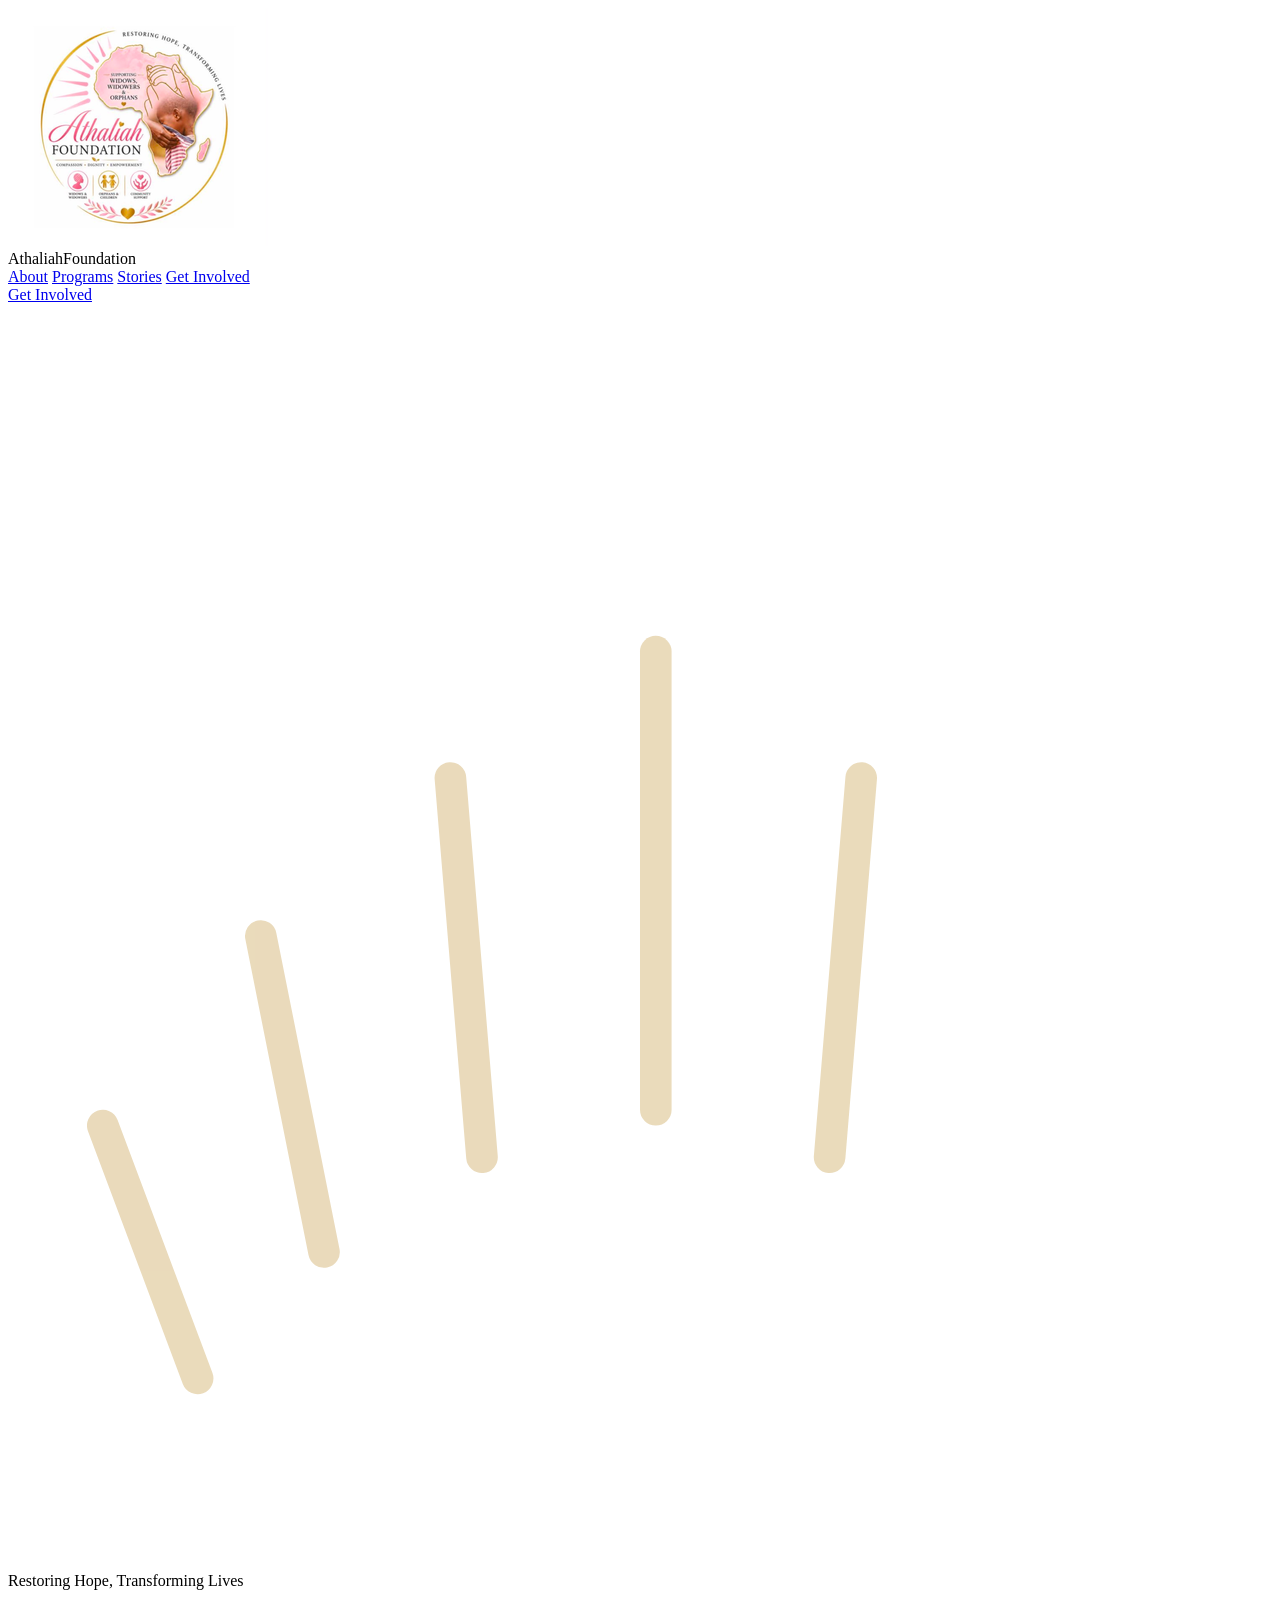
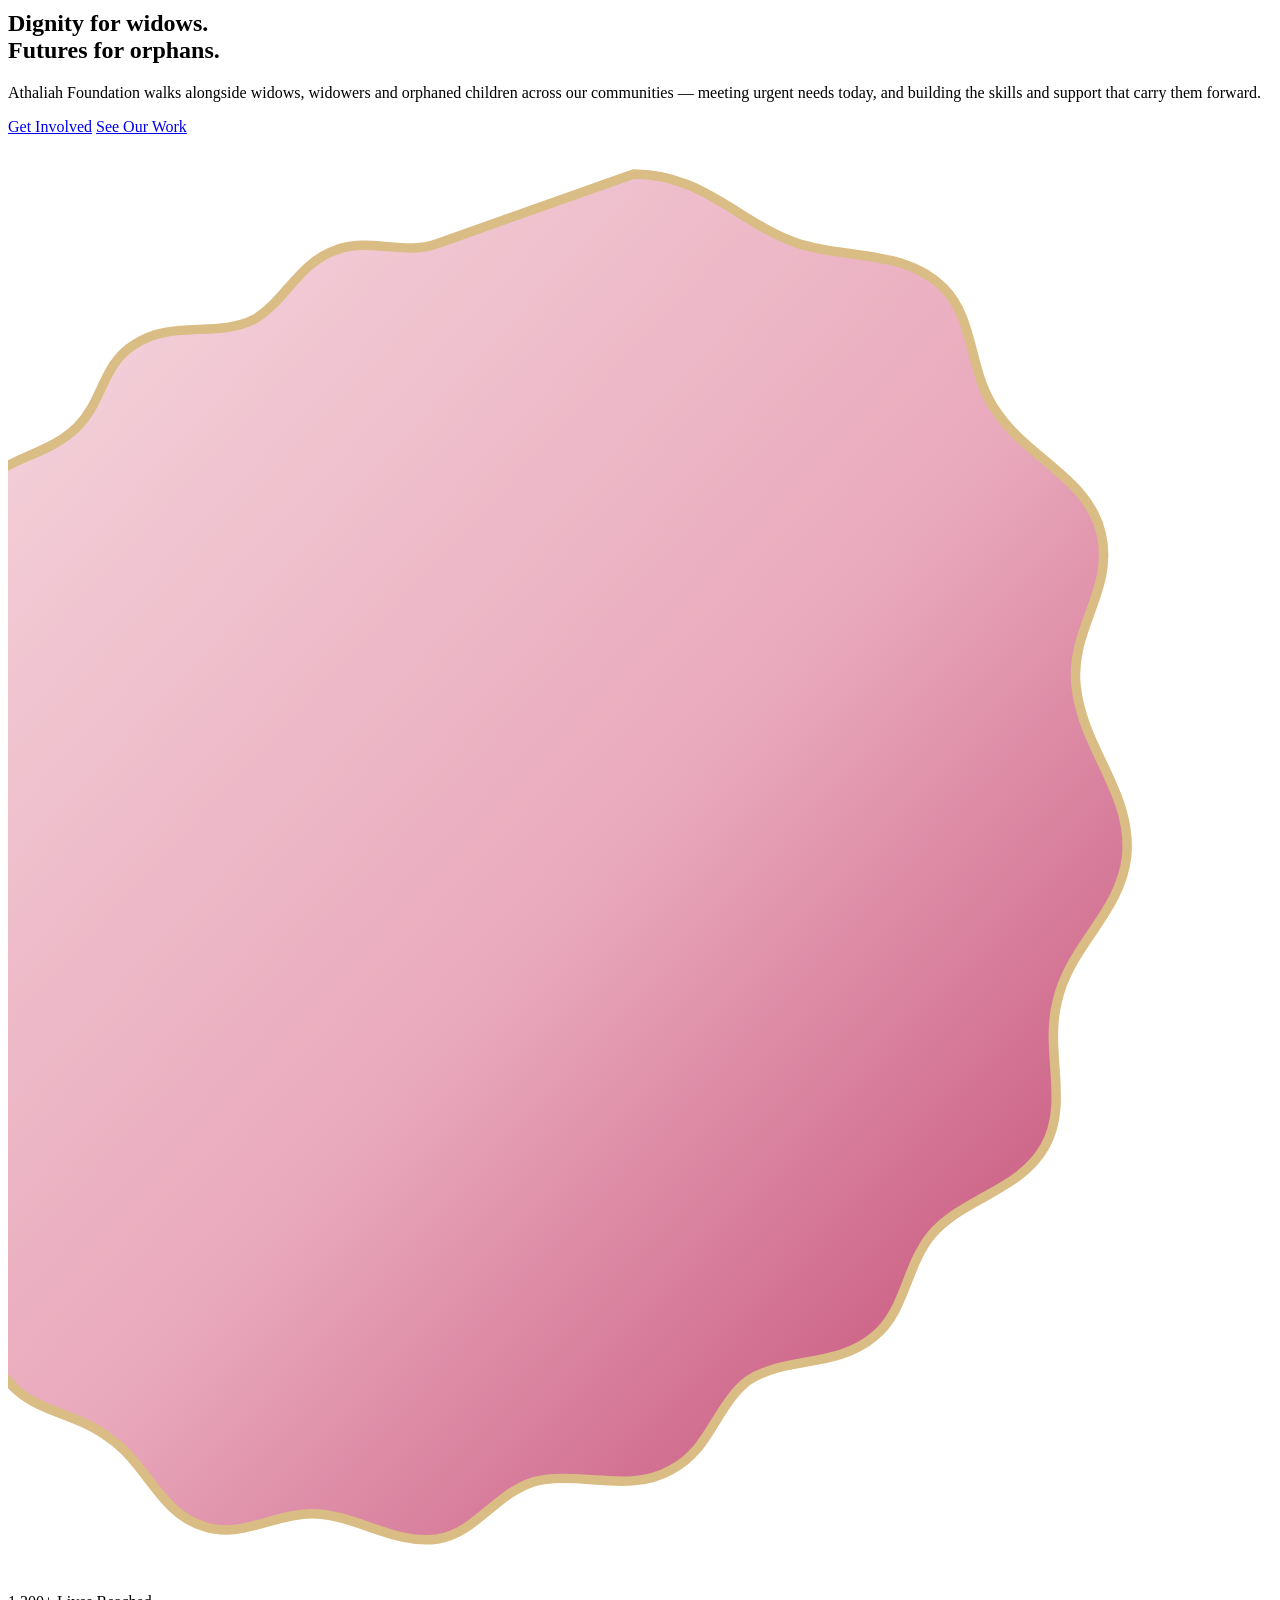
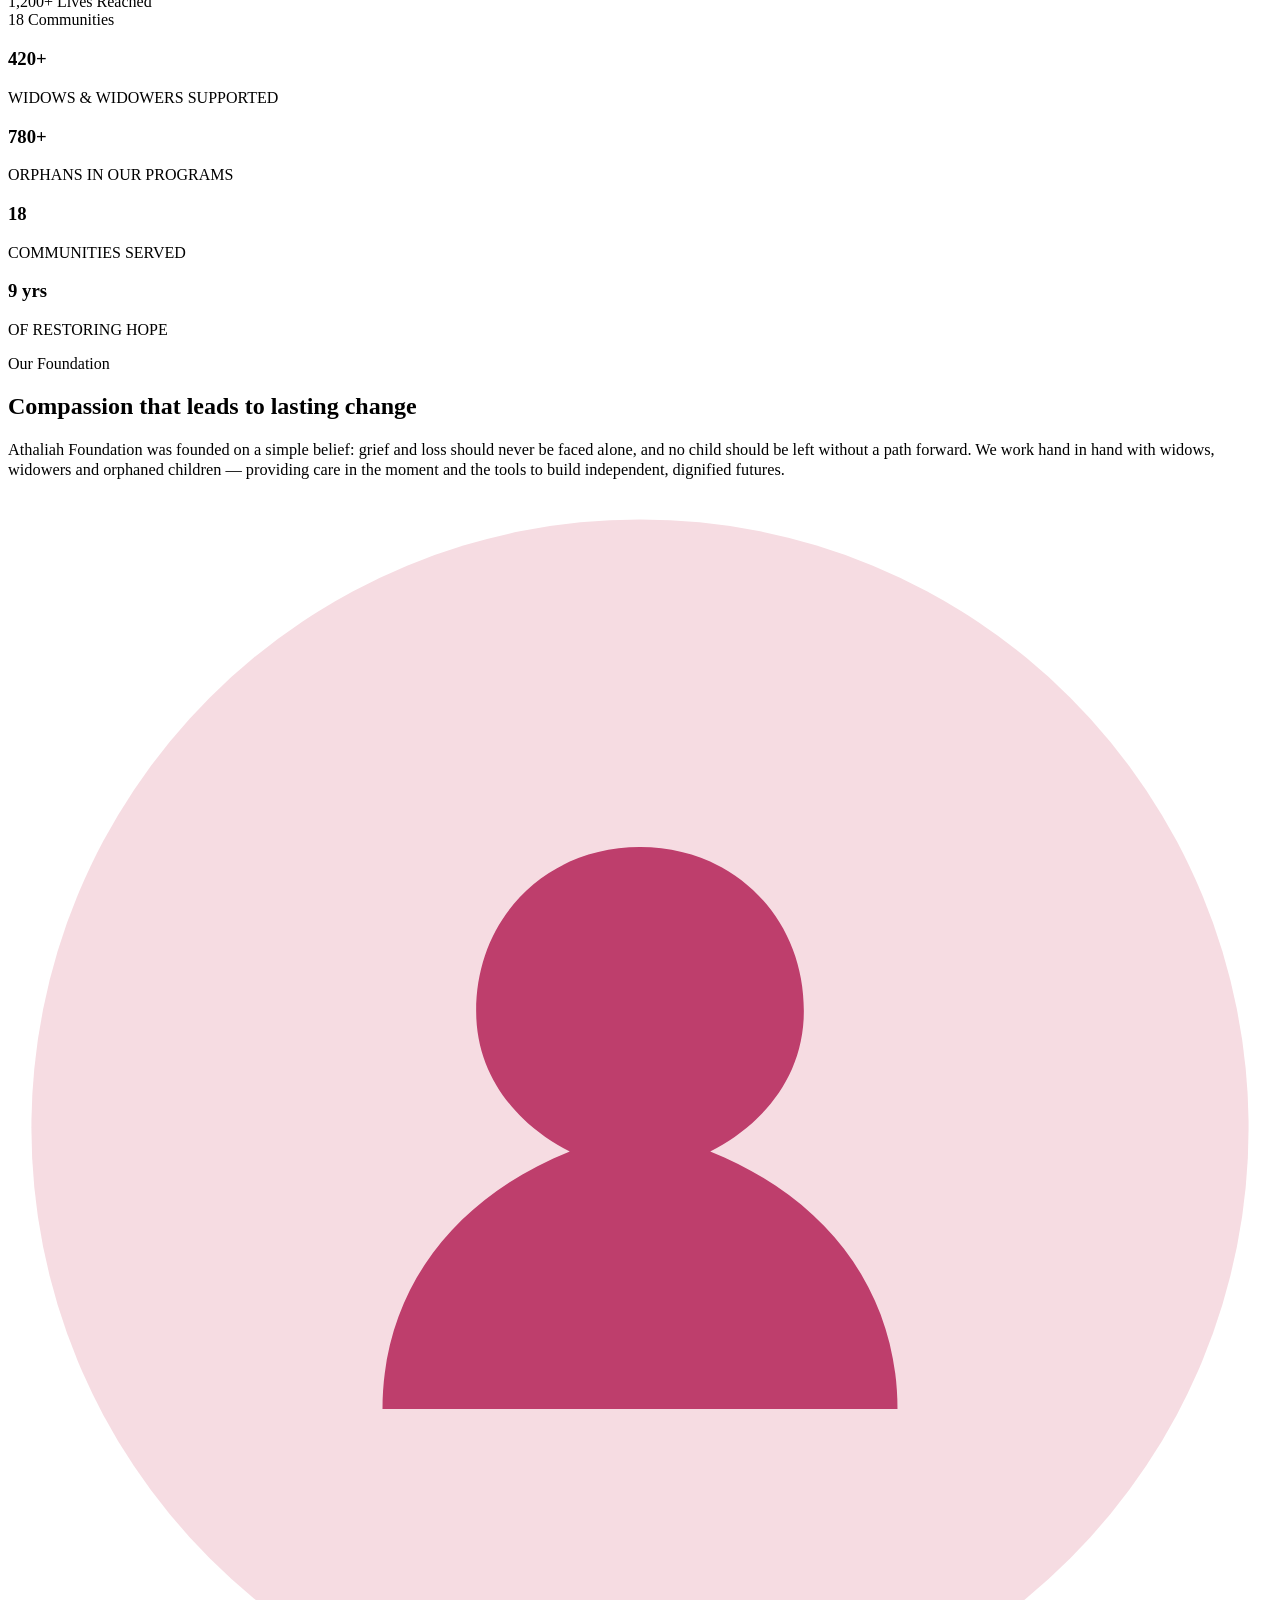
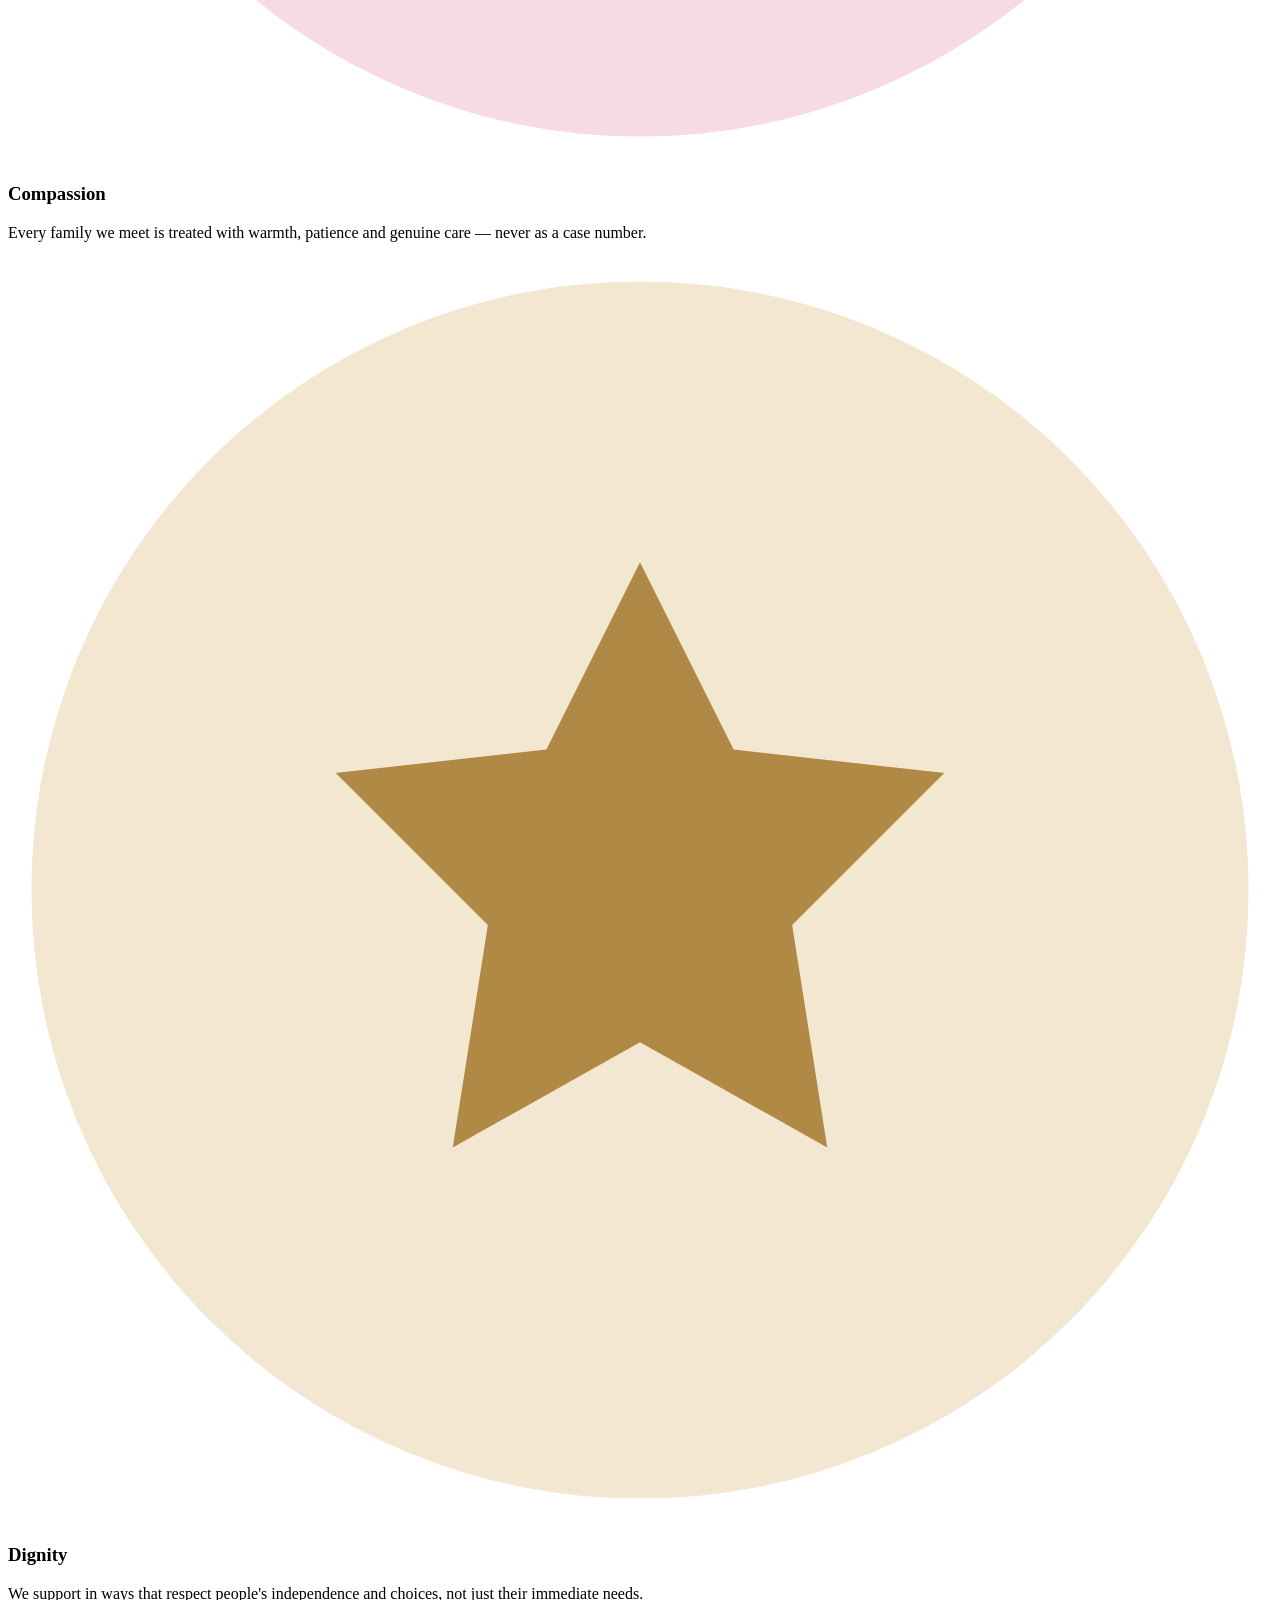
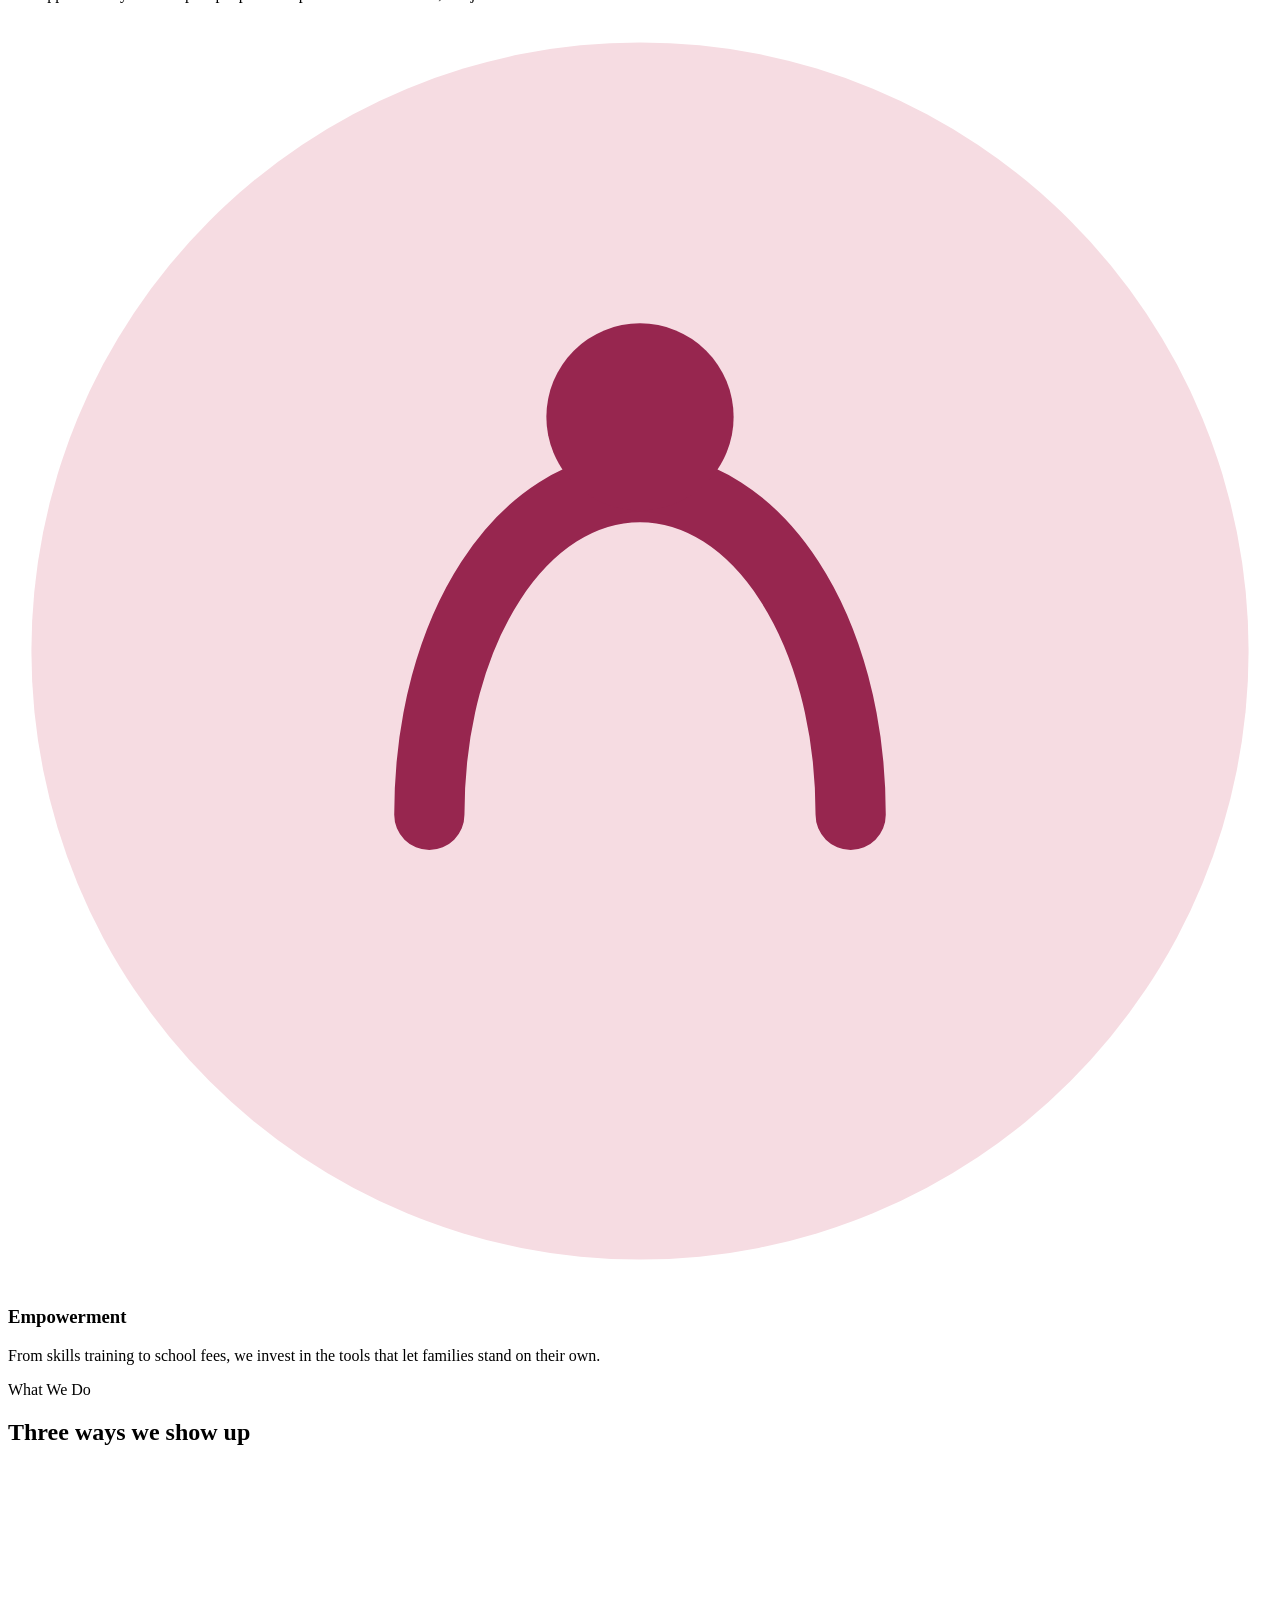
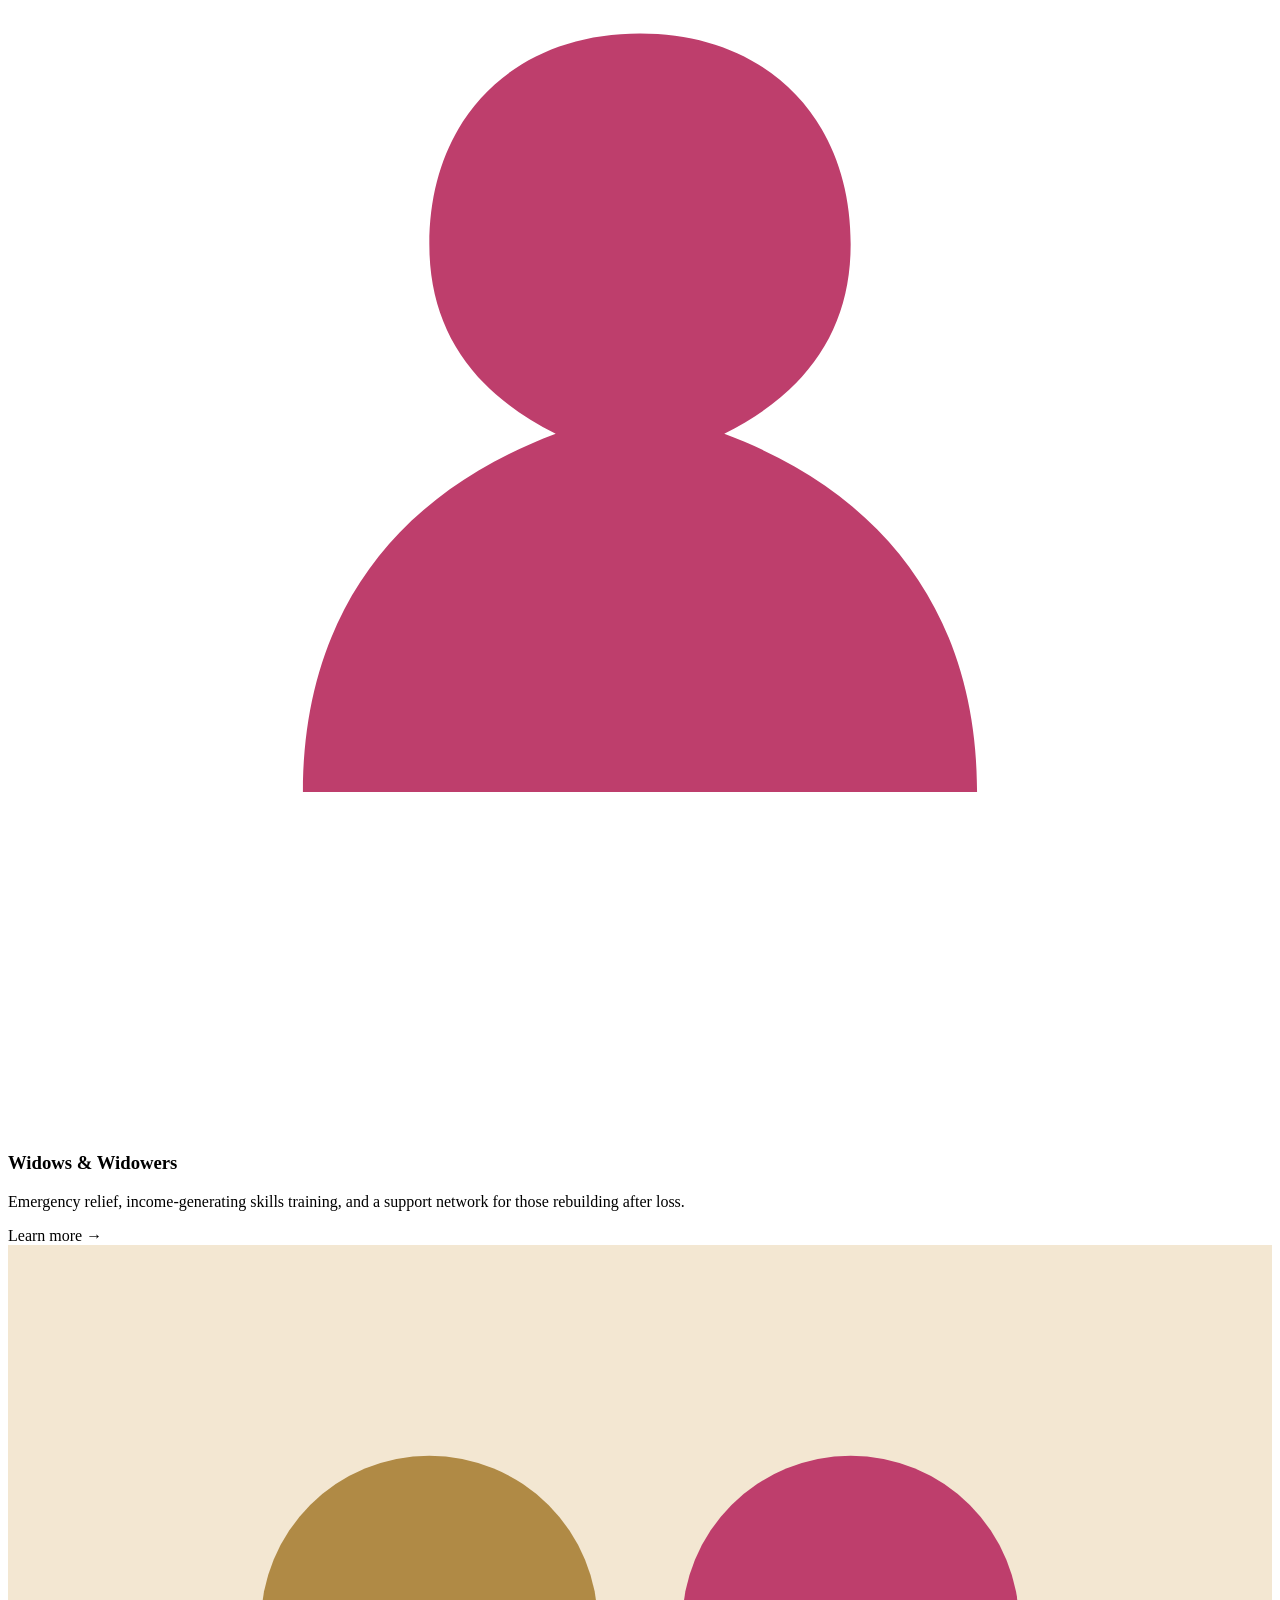
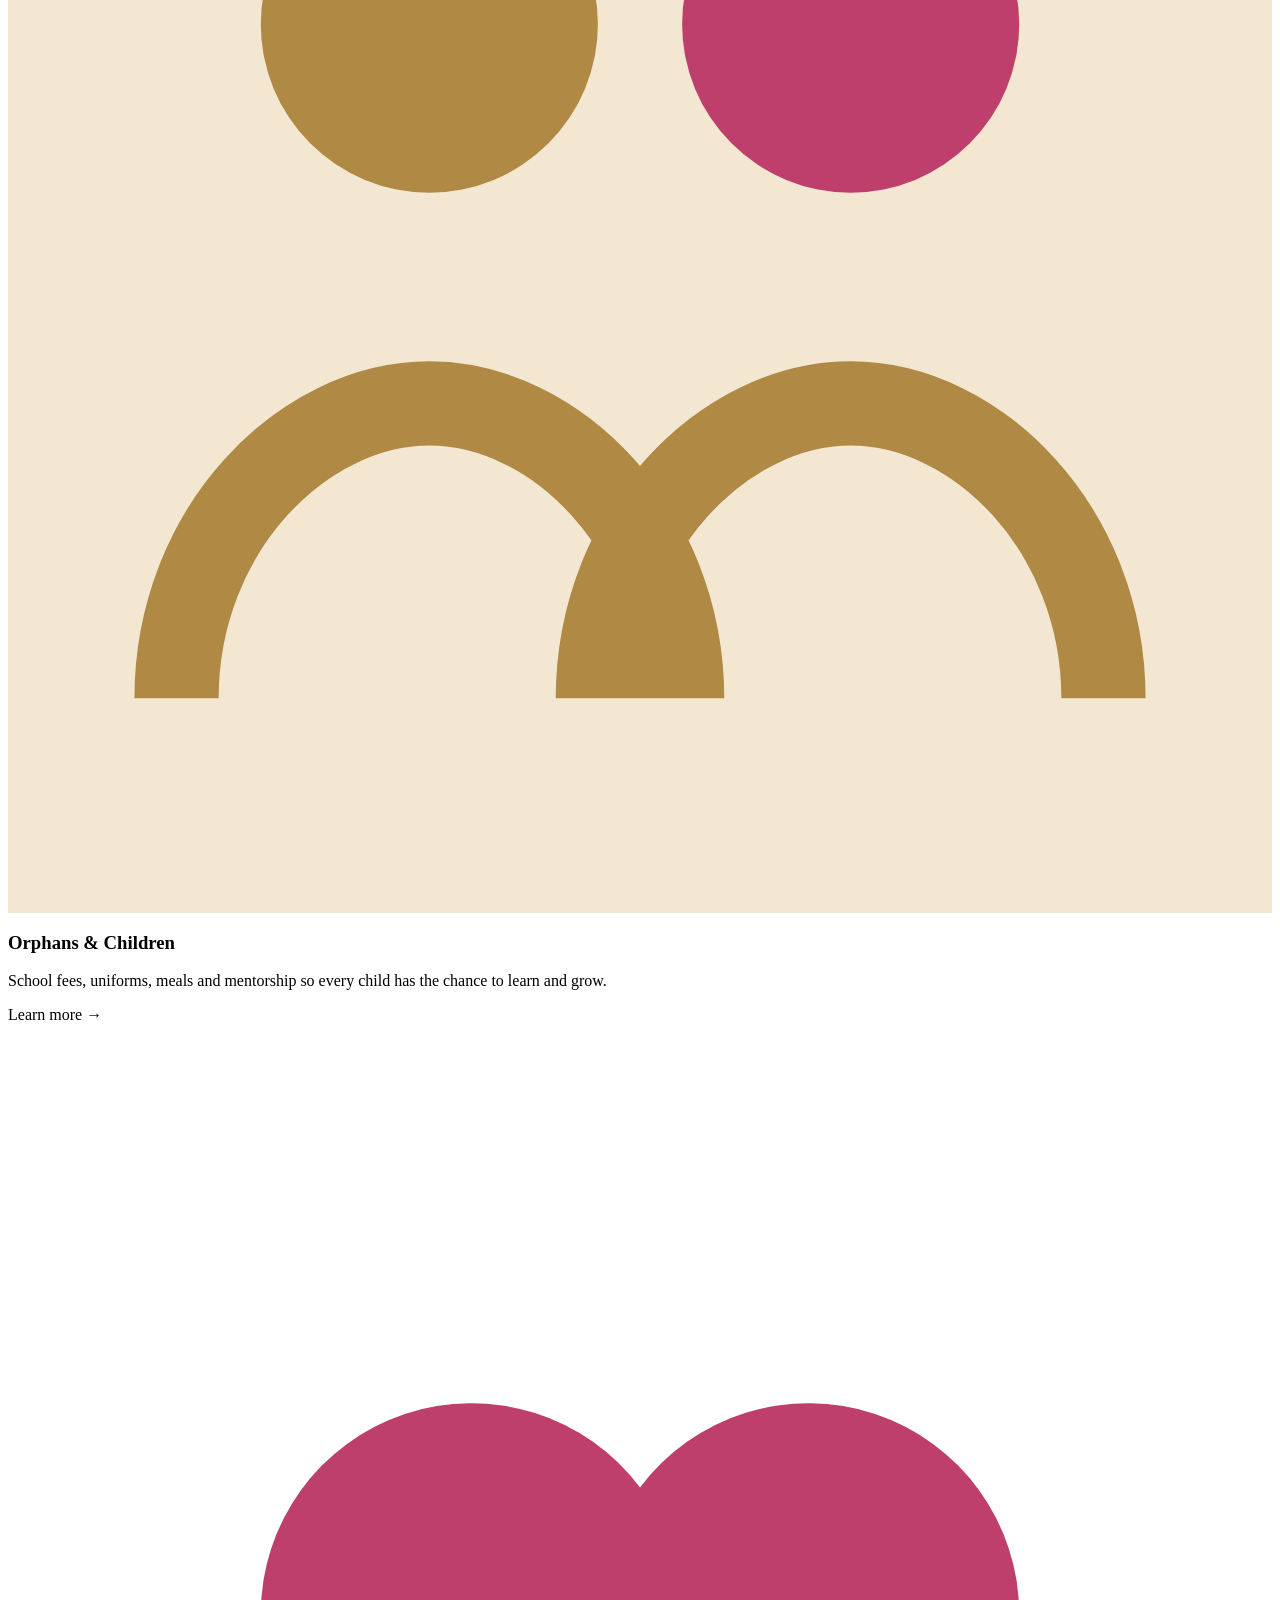
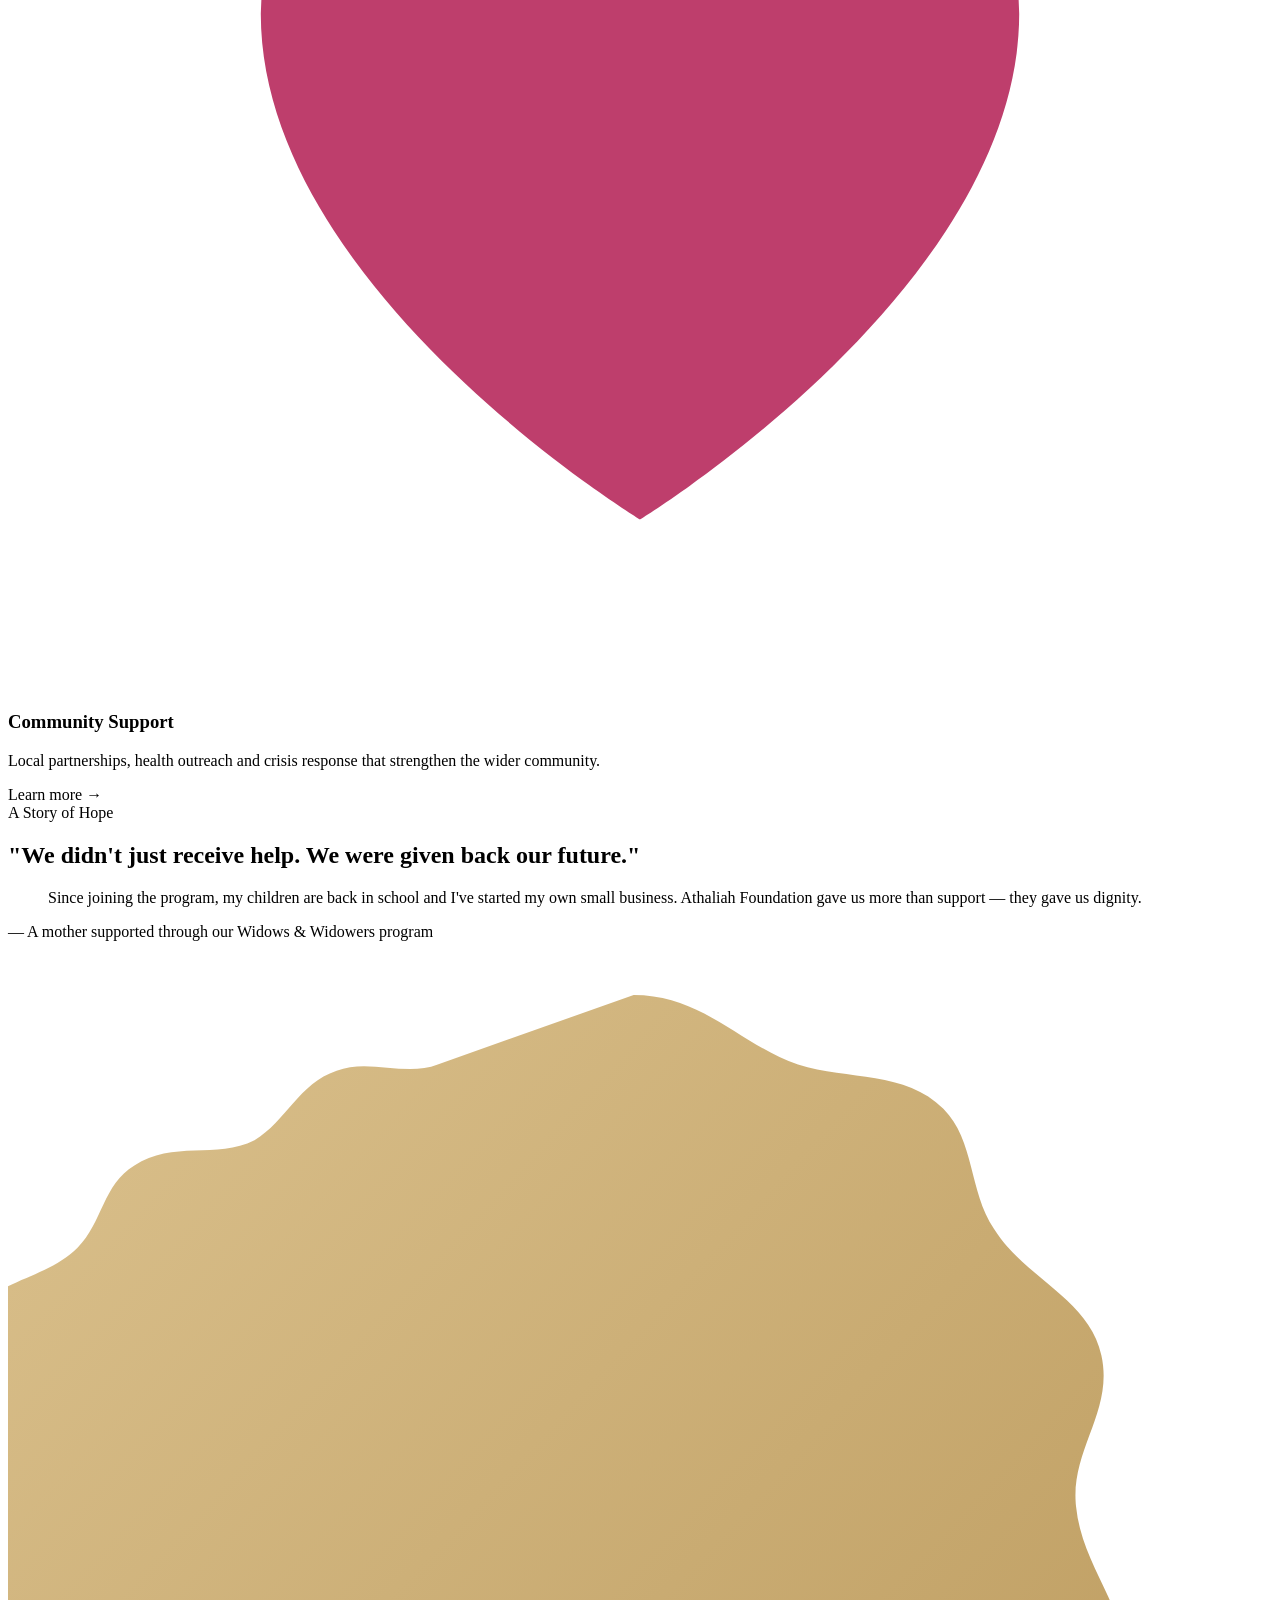
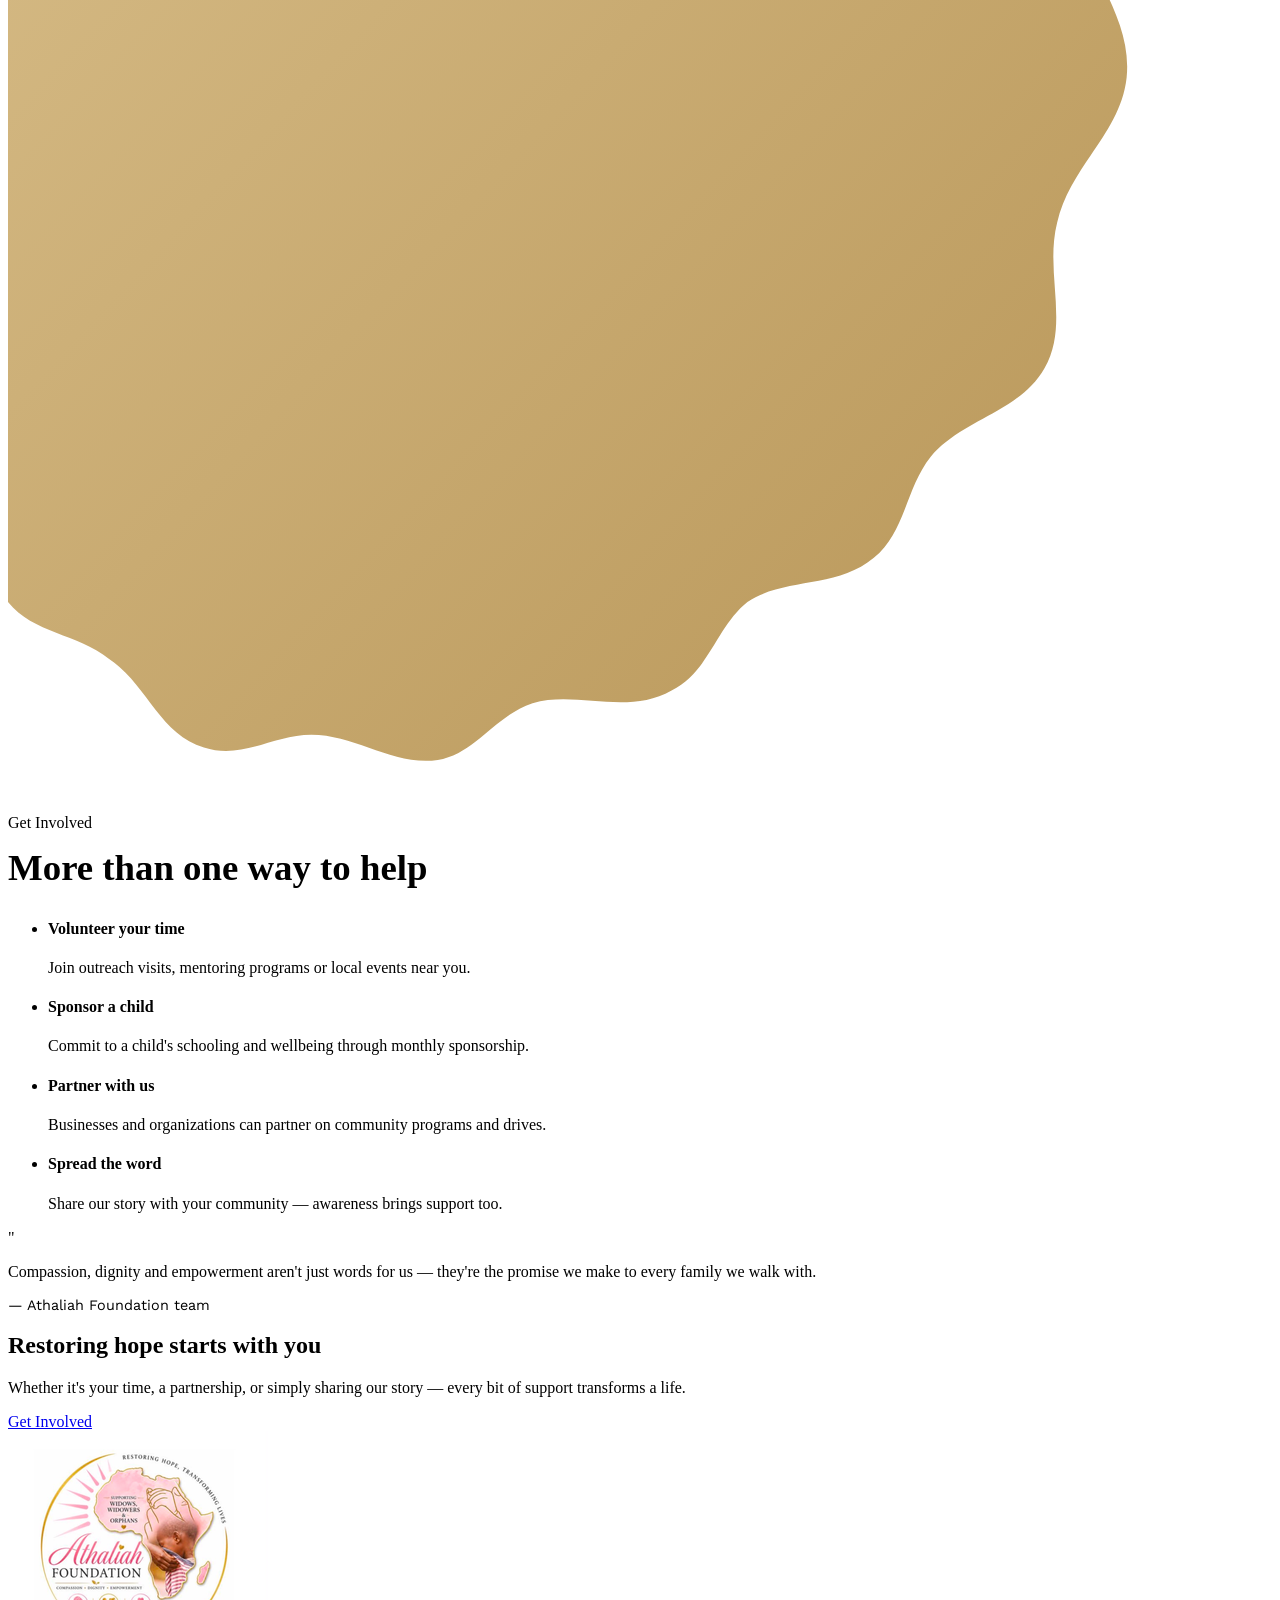
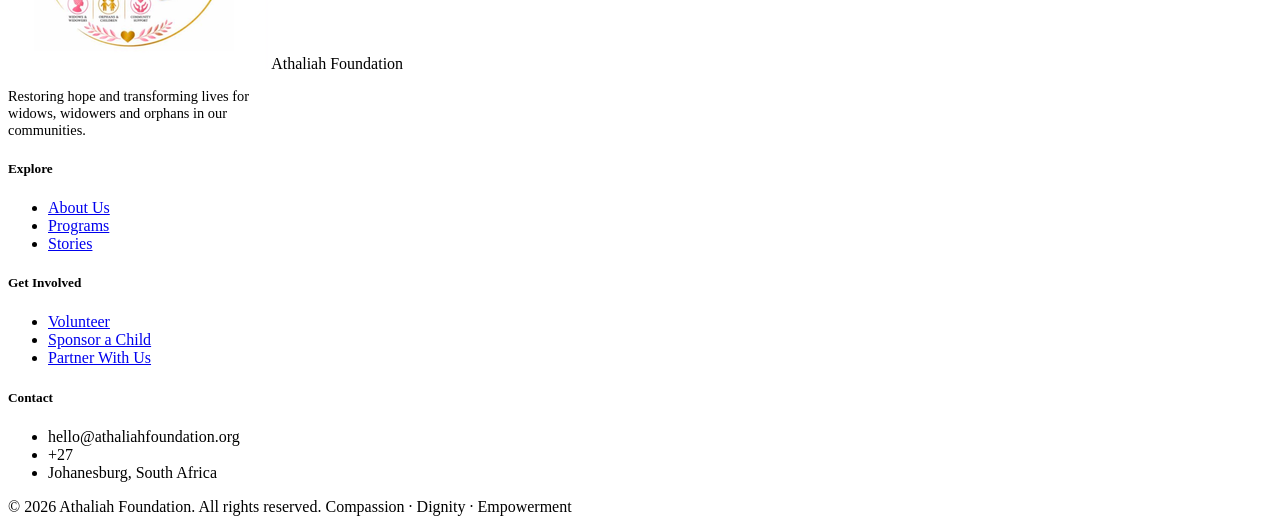
==== index.html @ 9693cd88 "first commit" ====
<!DOCTYPE html>
<html lang="en">
<head>
<meta charset="UTF-8">
<meta name="viewport" content="width=device-width, initial-scale=1.0">
<title>Athaliah Foundation — Restoring Hope, Transforming Lives</title>
<link rel="preconnect" href="https://fonts.googleapis.com">
<link rel="preconnect" href="https://fonts.gstatic.com" crossorigin>
<link href="https://fonts.googleapis.com/css2?family=Fraunces:ital,opsz,wght@0,9..144,300;0,9..144,400;0,9..144,600;1,9..144,400;1,9..144,500;1,9..144,600&family=Work+Sans:wght@300;400;500;600;700&display=swap" rel="stylesheet">
<link rel="stylesheet" href="style.css">
</head>
<body>

<header>
  <nav>
    <div class="brand">
      <img src="[data-uri]" alt="Athaliah Foundation logo">
      <div class="brand-name">Athaliah<span>Foundation</span></div>
    </div>
    <div class="nav-links">
      <a href="#about">About</a>
      <a href="#programs">Programs</a>
      <a href="#stories">Stories</a>
      <a href="#involved">Get Involved</a>
    </div>
    <a href="#involved" class="btn btn-primary">Get Involved</a>
  </nav>
</header>

<!-- ================= HERO ================= -->
<section class="hero">
  <svg class="hero-rays" viewBox="0 0 400 400" fill="none" xmlns="http://www.w3.org/2000/svg">
    <g stroke="#D9BD84" stroke-width="10" stroke-linecap="round" opacity="0.55">
      <line x1="60" y1="340" x2="30" y2="260"/>
      <line x1="100" y1="300" x2="80" y2="200"/>
      <line x1="150" y1="270" x2="140" y2="150"/>
      <line x1="205" y1="255" x2="205" y2="110"/>
      <line x1="260" y1="270" x2="270" y2="150"/>
    </g>
  </svg>
  <div class="wrap hero-grid">
    <div>
      <div class="eyebrow">Restoring Hope, Transforming Lives</div>
      <h1>Dignity for widows.<br><span class="italic-accent">Futures</span> for orphans.</h1>
      <p class="lead">Athaliah Foundation walks alongside widows, widowers and orphaned children across our communities — meeting urgent needs today, and building the skills and support that carry them forward.</p>
      <div class="hero-ctas">
        <a href="#involved" class="btn btn-primary">Get Involved</a>
        <a href="#programs" class="btn btn-ghost">See Our Work</a>
      </div>
    </div>
    <div class="africa-frame">
      <svg class="africa-shape" viewBox="0 0 400 460" xmlns="http://www.w3.org/2000/svg">
        <defs>
          <linearGradient id="africaGrad" x1="0" y1="0" x2="1" y2="1">
            <stop offset="0%" stop-color="#F6DCE2"/>
            <stop offset="55%" stop-color="#E9A9BC"/>
            <stop offset="100%" stop-color="#BE3E6C"/>
          </linearGradient>
        </defs>
        <path fill="url(#africaGrad)" stroke="#D9BD84" stroke-width="3" d="M198 12c22 0 34 16 52 22 16 5 34 2 46 14 10 10 8 26 16 38 10 16 30 22 34 40 4 18-10 30-8 48 2 20 18 34 16 54-2 18-18 28-22 46-4 16 4 32-4 46-8 14-26 16-36 28-8 10-8 24-18 32-12 10-28 6-40 14-10 8-12 22-24 28-14 8-30 0-44 4-12 4-18 16-30 18-14 2-26-8-40-8-12 0-22 8-34 4-14-4-18-20-30-28-10-8-24-8-32-18-8-10-4-24-10-36-6-12-20-16-24-30-4-14 6-26 4-40-2-16-16-24-16-40 0-14 12-22 14-36 2-12-6-22-4-34 2-14 14-20 18-32 4-10 0-22 6-32 8-12 24-12 34-22 8-8 8-20 18-26 12-8 26-2 38-8 10-6 14-18 26-22 10-4 22 2 32-2z"/>
      </svg>
      <div class="stat-chip chip-1">
        <span class="num">1,200+</span>
        <span class="label">Lives Reached</span>
      </div>
      <div class="stat-chip chip-2">
        <span class="num">18</span>
        <span class="label">Communities</span>
      </div>
    </div>
  </div>
</section>

<!-- ================= STATS BAR ================= -->
<div class="stats-bar">
  <div class="wrap stats-grid">
    <div class="stat"><h3>420+</h3><p>WIDOWS &amp; WIDOWERS SUPPORTED</p></div>
    <div class="stat"><h3>780+</h3><p>ORPHANS IN OUR PROGRAMS</p></div>
    <div class="stat"><h3>18</h3><p>COMMUNITIES SERVED</p></div>
    <div class="stat"><h3>9 yrs</h3><p>OF RESTORING HOPE</p></div>
  </div>
</div>

<!-- ================= ABOUT / VALUES ================= -->
<section id="about">
  <div class="wrap">
    <div class="section-head">
      <div class="eyebrow">Our Foundation</div>
      <h2>Compassion that leads to <span class="italic-accent">lasting change</span></h2>
      <p style="margin-top:18px;color:var(--ink-soft);font-size:1.02rem;">
        Athaliah Foundation was founded on a simple belief: grief and loss should never be faced alone, and no child should be left without a path forward. We work hand in hand with widows, widowers and orphaned children — providing care in the moment and the tools to build independent, dignified futures.
      </p>
    </div>
    <div class="values-grid">
      <div class="value-card">
        <svg class="value-icon" viewBox="0 0 54 54" fill="none">
          <circle cx="27" cy="27" r="26" fill="#F6DCE2"/>
          <path d="M27 15c-4 0-7 3-7 7 0 3 2 5 4 6-5 2-8 6-8 11h22c0-5-3-9-8-11 2-1 4-3 4-6 0-4-3-7-7-7z" fill="#BE3E6C"/>
        </svg>
        <h3>Compassion</h3>
        <p>Every family we meet is treated with warmth, patience and genuine care — never as a case number.</p>
      </div>
      <div class="value-card">
        <svg class="value-icon" viewBox="0 0 54 54" fill="none">
          <circle cx="27" cy="27" r="26" fill="#F3E7D2"/>
          <path d="M27 13l4 8 9 1-6.5 6.5L35 38l-8-4.5L19 38l1.5-9.5L14 22l9-1z" fill="#B08A45"/>
        </svg>
        <h3>Dignity</h3>
        <p>We support in ways that respect people's independence and choices, not just their immediate needs.</p>
      </div>
      <div class="value-card">
        <svg class="value-icon" viewBox="0 0 54 54" fill="none">
          <circle cx="27" cy="27" r="26" fill="#F6DCE2"/>
          <path d="M18 34c0-8 4-14 9-14s9 6 9 14" stroke="#97264F" stroke-width="3" fill="none" stroke-linecap="round"/>
          <circle cx="27" cy="17" r="4" fill="#97264F"/>
        </svg>
        <h3>Empowerment</h3>
        <p>From skills training to school fees, we invest in the tools that let families stand on their own.</p>
      </div>
    </div>
  </div>
</section>

<!-- ================= PROGRAMS ================= -->
<section id="programs" class="programs">
  <div class="wrap">
    <div class="section-head center">
      <div class="eyebrow">What We Do</div>
      <h2>Three ways we show up</h2>
    </div>
    <div class="programs-grid">
      <div class="program-card">
        <div class="ring">
          <svg viewBox="0 0 30 30" fill="none"><path d="M15 4c-3 0-5 2-5 5 0 2 1 3.5 3 4.5-4 1.5-6 4.5-6 8.5h16c0-4-2-7-6-8.5 2-1 3-2.5 3-4.5 0-3-2-5-5-5z" fill="#BE3E6C"/></svg>
        </div>
        <h3>Widows &amp; Widowers</h3>
        <p>Emergency relief, income-generating skills training, and a support network for those rebuilding after loss.</p>
        <span class="learn">Learn more →</span>
      </div>
      <div class="program-card">
        <div class="ring" style="background:#F3E7D2;">
          <svg viewBox="0 0 30 30" fill="none"><circle cx="10" cy="9" r="4" fill="#B08A45"/><circle cx="20" cy="9" r="4" fill="#BE3E6C"/><path d="M4 25c0-4 3-7 6-7s6 3 6 7M14 25c0-4 3-7 6-7s6 3 6 7" stroke="#B08A45" stroke-width="2" fill="none"/></svg>
        </div>
        <h3>Orphans &amp; Children</h3>
        <p>School fees, uniforms, meals and mentorship so every child has the chance to learn and grow.</p>
        <span class="learn">Learn more →</span>
      </div>
      <div class="program-card">
        <div class="ring">
          <svg viewBox="0 0 30 30" fill="none"><path d="M15 26s-9-5.5-9-12a5 5 0 019-3 5 5 0 019 3c0 6.5-9 12-9 12z" fill="#BE3E6C"/></svg>
        </div>
        <h3>Community Support</h3>
        <p>Local partnerships, health outreach and crisis response that strengthen the wider community.</p>
        <span class="learn">Learn more →</span>
      </div>
    </div>
  </div>
</section>

<!-- ================= STORY ================= -->
<section id="stories" class="story">
  <div class="wrap">
    <div>
      <div class="eyebrow">A Story of Hope</div>
      <h2>"We didn't just receive help. We were given back our future."</h2>
      <blockquote>Since joining the program, my children are back in school and I've started my own small business. Athaliah Foundation gave us more than support — they gave us dignity.</blockquote>
      <p class="attribution">— A mother supported through our Widows &amp; Widowers program</p>
    </div>
    <div class="story-visual">
      <svg class="africa-shape" viewBox="0 0 400 460" xmlns="http://www.w3.org/2000/svg">
        <defs>
          <linearGradient id="africaGrad2" x1="0" y1="0" x2="1" y2="1">
            <stop offset="0%" stop-color="#D9BD84"/>
            <stop offset="100%" stop-color="#B08A45"/>
          </linearGradient>
        </defs>
        <path fill="url(#africaGrad2)" opacity="0.9" d="M198 12c22 0 34 16 52 22 16 5 34 2 46 14 10 10 8 26 16 38 10 16 30 22 34 40 4 18-10 30-8 48 2 20 18 34 16 54-2 18-18 28-22 46-4 16 4 32-4 46-8 14-26 16-36 28-8 10-8 24-18 32-12 10-28 6-40 14-10 8-12 22-24 28-14 8-30 0-44 4-12 4-18 16-30 18-14 2-26-8-40-8-12 0-22 8-34 4-14-4-18-20-30-28-10-8-24-8-32-18-8-10-4-24-10-36-6-12-20-16-24-30-4-14 6-26 4-40-2-16-16-24-16-40 0-14 12-22 14-36 2-12-6-22-4-34 2-14 14-20 18-32 4-10 0-22 6-32 8-12 24-12 34-22 8-8 8-20 18-26 12-8 26-2 38-8 10-6 14-18 26-22 10-4 22 2 32-2z"/>
      </svg>
    </div>
  </div>
</section>

<!-- ================= GET INVOLVED ================= -->
<section id="involved" class="involve">
  <div class="wrap involve-grid">
    <div>
      <div class="eyebrow">Get Involved</div>
      <h2 style="font-size:2.3rem;margin-top:14px;">More than one way to help</h2>
      <ul class="involve-list">
        <li>
          <span class="bullet"></span>
          <div><h4>Volunteer your time</h4><p>Join outreach visits, mentoring programs or local events near you.</p></div>
        </li>
        <li>
          <span class="bullet"></span>
          <div><h4>Sponsor a child</h4><p>Commit to a child's schooling and wellbeing through monthly sponsorship.</p></div>
        </li>
        <li>
          <span class="bullet"></span>
          <div><h4>Partner with us</h4><p>Businesses and organizations can partner on community programs and drives.</p></div>
        </li>
        <li>
          <span class="bullet"></span>
          <div><h4>Spread the word</h4><p>Share our story with your community — awareness brings support too.</p></div>
        </li>
      </ul>
    </div>
    <div class="involve-card">
      <span class="quote-mark">"</span>
      <p>Compassion, dignity and empowerment aren't just words for us — they're the promise we make to every family we walk with.</p>
      <p style="font-family:'Work Sans';font-style:normal;font-size:0.9rem;color:var(--ink-soft);">— Athaliah Foundation team</p>
    </div>
  </div>
</section>

<!-- ================= CTA BAND ================= -->
<div class="cta-band">
  <div class="wrap">
    <h2>Restoring hope starts with you</h2>
    <p>Whether it's your time, a partnership, or simply sharing our story — every bit of support transforms a life.</p>
    <a href="#involved" class="btn btn-ghost">Get Involved</a>
  </div>
</div>

<!-- ================= FOOTER ================= -->
<footer>
  <div class="wrap">
    <div class="footer-grid">
      <div>
        <div class="footer-brand">
          <img src="[data-uri]" alt="Athaliah Foundation logo">
          <span>Athaliah Foundation</span>
        </div>
        <p style="font-size:0.9rem;max-width:260px;">Restoring hope and transforming lives for widows, widowers and orphans in our communities.</p>
      </div>
      <div>
        <h5>Explore</h5>
        <ul>
          <li><a href="#about">About Us</a></li>
          <li><a href="#programs">Programs</a></li>
          <li><a href="#stories">Stories</a></li>
        </ul>
      </div>
      <div>
        <h5>Get Involved</h5>
        <ul>
          <li><a href="#involved">Volunteer</a></li>
          <li><a href="#involved">Sponsor a Child</a></li>
          <li><a href="#involved">Partner With Us</a></li>
        </ul>
      </div>
      <div>
        <h5>Contact</h5>
        <ul>
          <li>hello@athaliahfoundation.org</li>
          <li>+27</li>
          <li>Johanesburg, South Africa</li>
        </ul>
      </div>
    </div>
    <div class="footer-bottom">
      <span>© 2026 Athaliah Foundation. All rights reserved.</span>
      <span>Compassion · Dignity · Empowerment</span>
    </div>
  </div>
</footer>

</body>
</html>
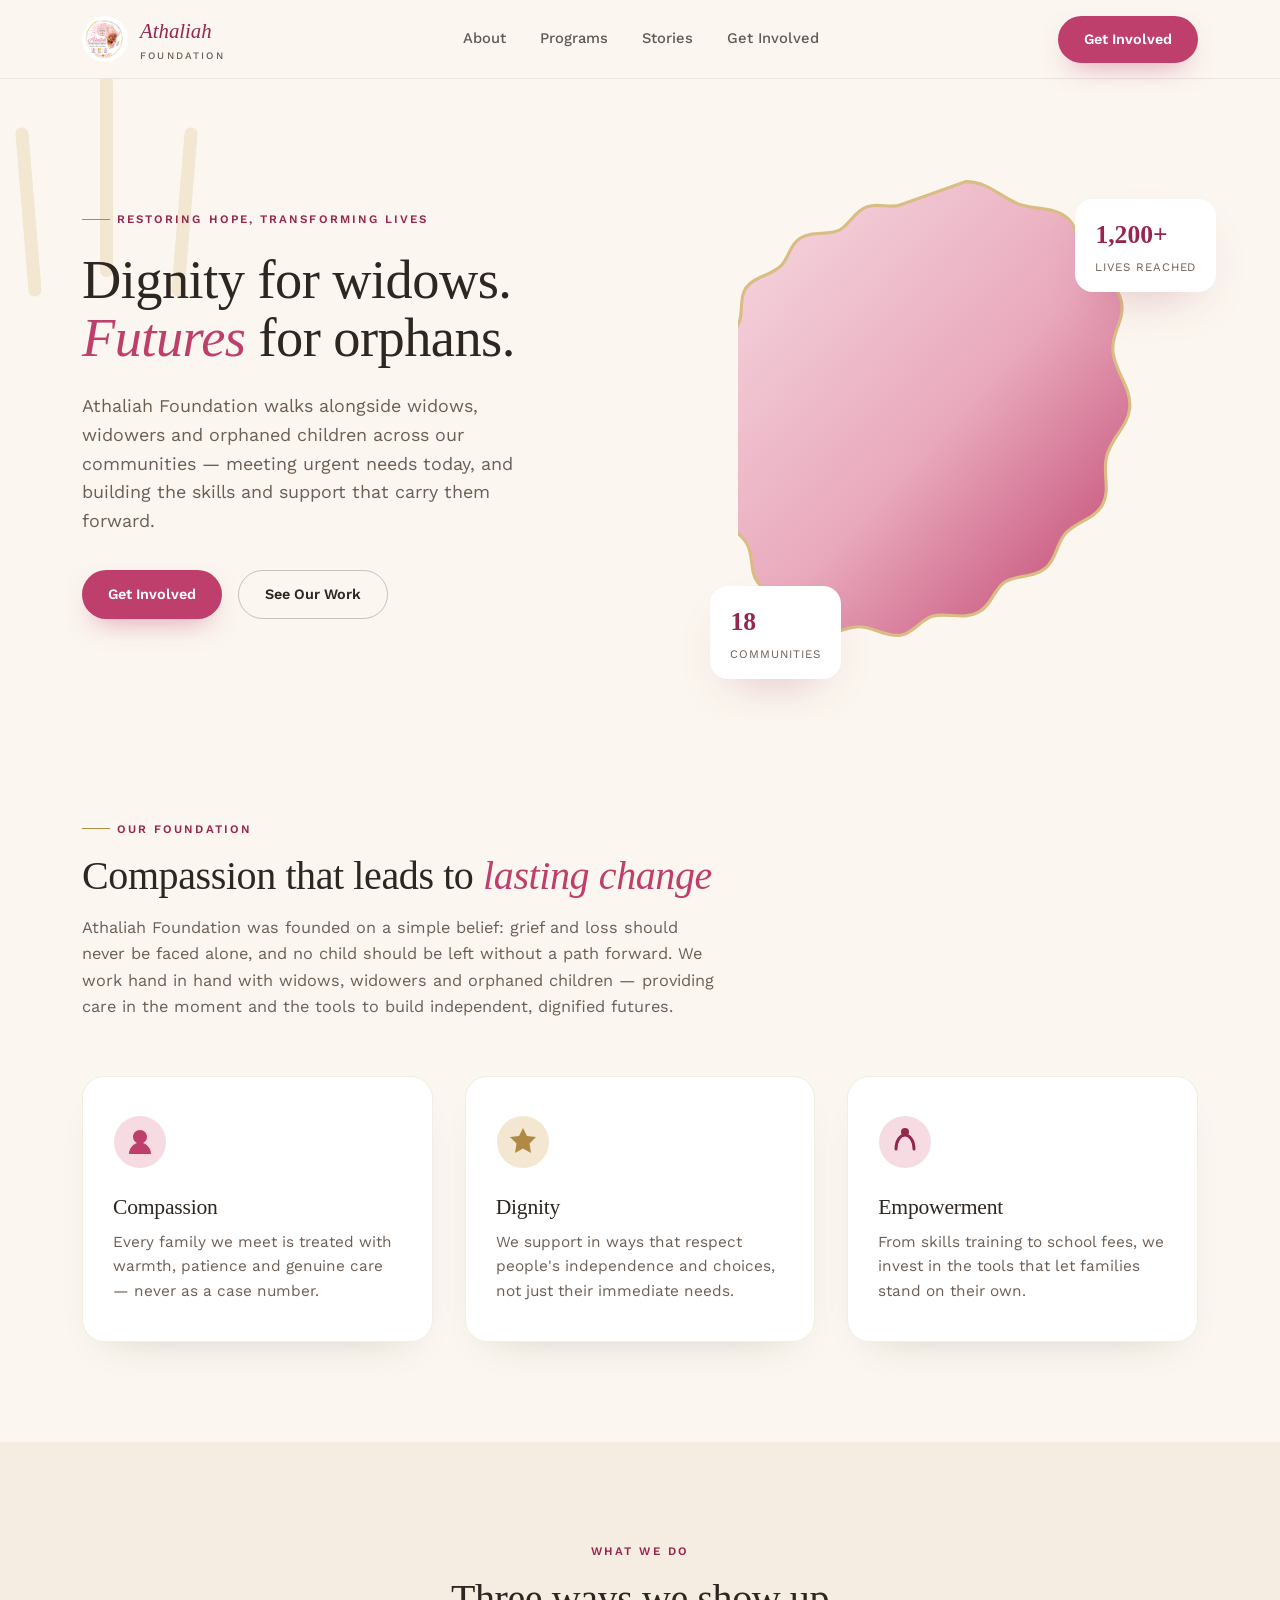
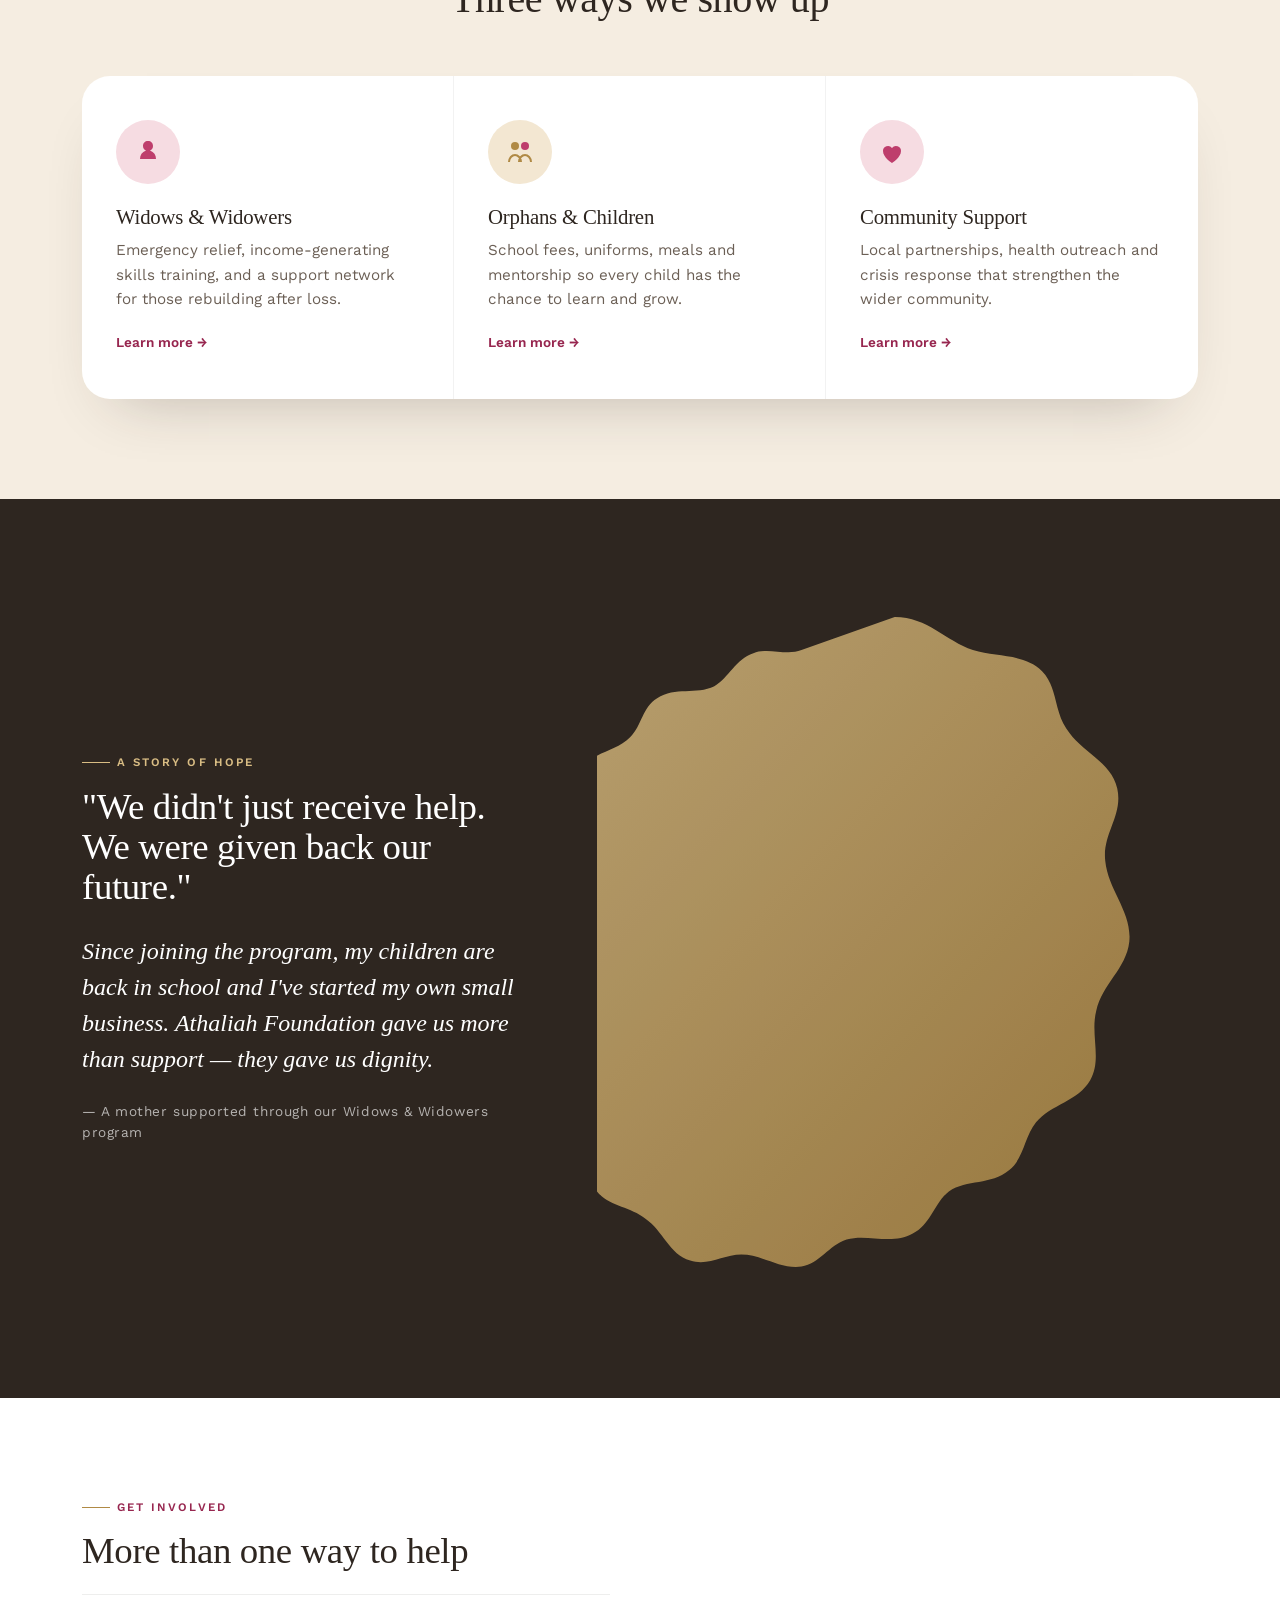
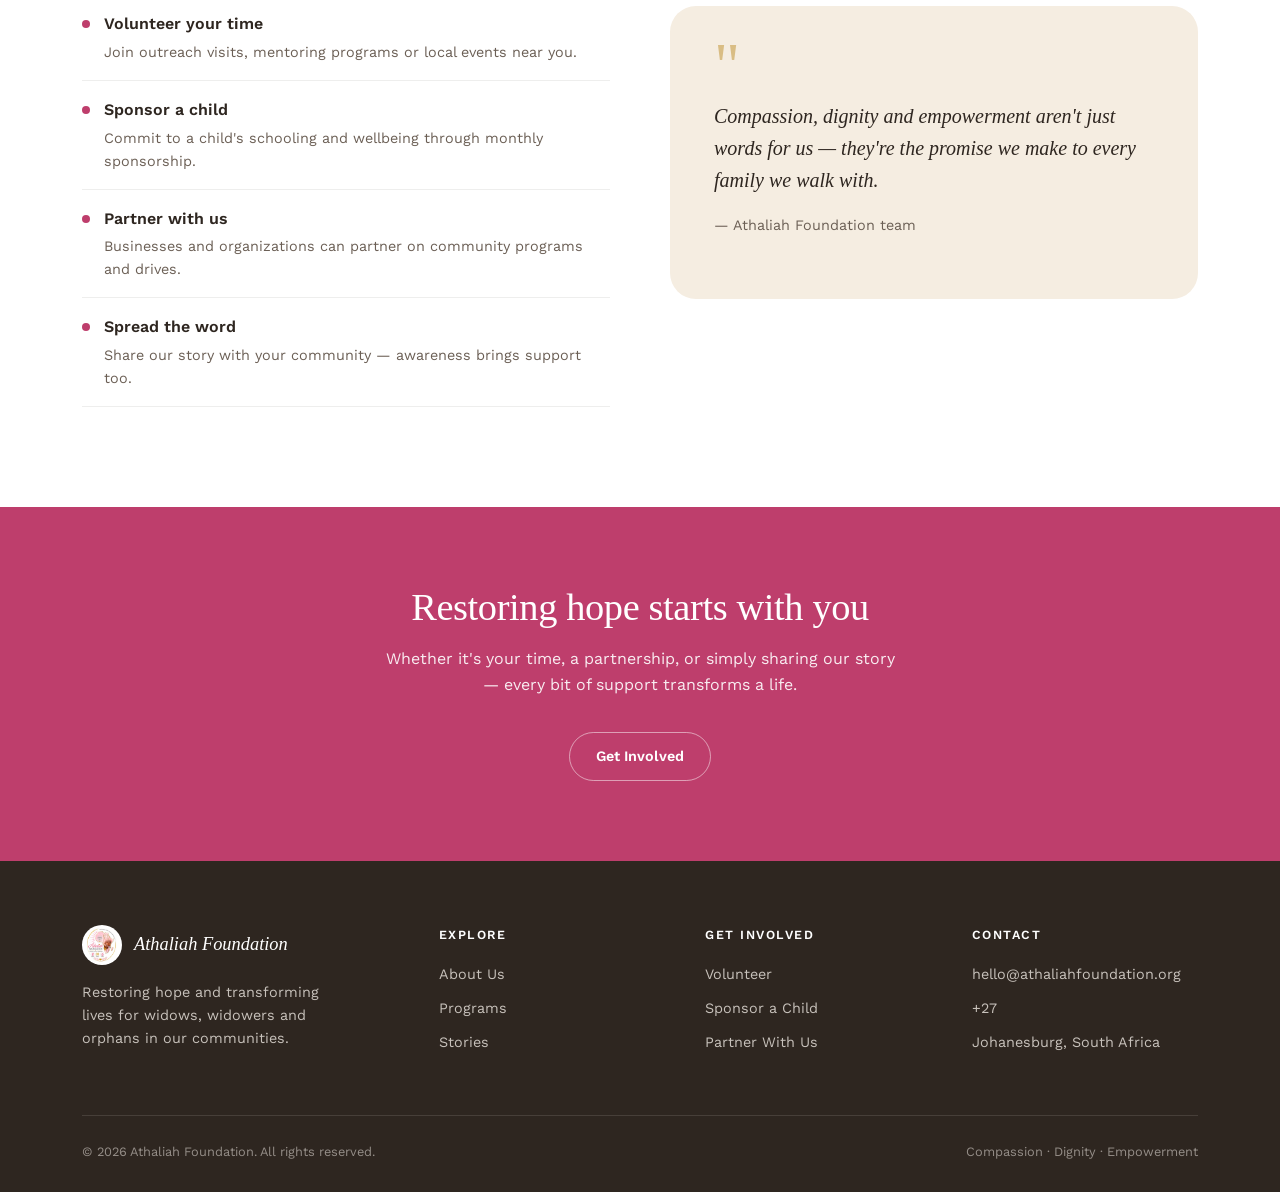
==== commit ed403322: "removing stats" ====
--- a/index.html
+++ b/index.html
@@ -72,14 +72,14 @@
 </section>
 
 <!-- ================= STATS BAR ================= -->
-<div class="stats-bar">
+<!-- <div class="stats-bar">
   <div class="wrap stats-grid">
     <div class="stat"><h3>420+</h3><p>WIDOWS &amp; WIDOWERS SUPPORTED</p></div>
     <div class="stat"><h3>780+</h3><p>ORPHANS IN OUR PROGRAMS</p></div>
     <div class="stat"><h3>18</h3><p>COMMUNITIES SERVED</p></div>
     <div class="stat"><h3>9 yrs</h3><p>OF RESTORING HOPE</p></div>
   </div>
-</div>
+</div> -->
 
 <!-- ================= ABOUT / VALUES ================= -->
 <section id="about">
--- a/style.css
+++ b/style.css
@@ -0,0 +1,544 @@
+:root{
+    --cream: #FBF6EF;
+    --cream-2: #F5EDE1;
+    --blush: #F6DCE2;
+    --rose: #BE3E6C;
+    --rose-deep: #97264F;
+    --gold: #B08A45;
+    --gold-light: #D9BD84;
+    --ink: #2E2620;
+    --ink-soft: #6B5F55;
+    --white: #FFFFFF;
+    --shadow: 0 20px 50px -25px rgba(151, 38, 79, 0.35);
+  }
+
+  *{margin:0;padding:0;box-sizing:border-box;}
+
+  html{scroll-behavior:smooth;}
+
+  body{
+    background:var(--cream);
+    color:var(--ink);
+    font-family:'Work Sans', sans-serif;
+    font-weight:400;
+    line-height:1.6;
+    -webkit-font-smoothing:antialiased;
+    overflow-x:hidden;
+  }
+
+  a{color:inherit;text-decoration:none;}
+
+  img{max-width:100%;display:block;}
+
+  .eyebrow{
+    font-family:'Work Sans', sans-serif;
+    text-transform:uppercase;
+    letter-spacing:0.18em;
+    font-size:0.72rem;
+    font-weight:600;
+    color:var(--rose-deep);
+    display:flex;
+    align-items:center;
+    gap:0.6em;
+  }
+  .eyebrow::before{
+    content:'';
+    width:28px;height:1px;
+    background:var(--gold);
+    display:inline-block;
+  }
+
+  h1,h2,h3{
+    font-family:'Fraunces', serif;
+    font-weight:500;
+    color:var(--ink);
+    line-height:1.08;
+    letter-spacing:-0.01em;
+  }
+
+  .italic-accent{
+    font-style:italic;
+    font-weight:400;
+    color:var(--rose);
+  }
+
+  .wrap{
+    max-width:1180px;
+    margin:0 auto;
+    padding:0 32px;
+  }
+
+  /* ---------- NAV ---------- */
+  header{
+    position:sticky;
+    top:0;
+    z-index:100;
+    background:rgba(251,246,239,0.88);
+    backdrop-filter:blur(10px);
+    border-bottom:1px solid rgba(46,38,32,0.08);
+  }
+  nav{
+    display:flex;
+    align-items:center;
+    justify-content:space-between;
+    padding:14px 32px;
+    max-width:1180px;
+    margin:0 auto;
+  }
+  .brand{
+    display:flex;
+    align-items:center;
+    gap:12px;
+  }
+  .brand img{
+    height:46px;width:46px;
+    border-radius:50%;
+    object-fit:cover;
+  }
+  .brand-name{
+    font-family:'Fraunces', serif;
+    font-style:italic;
+    font-size:1.3rem;
+    color:var(--rose-deep);
+    font-weight:500;
+  }
+  .brand-name span{
+    display:block;
+    font-family:'Work Sans', sans-serif;
+    font-style:normal;
+    font-size:0.62rem;
+    letter-spacing:0.22em;
+    color:var(--ink-soft);
+    text-transform:uppercase;
+    margin-top:1px;
+  }
+  .nav-links{
+    display:flex;
+    align-items:center;
+    gap:34px;
+    font-size:0.92rem;
+    font-weight:500;
+  }
+  .nav-links a{
+    color:var(--ink);
+    opacity:0.75;
+    transition:opacity 0.2s;
+  }
+  .nav-links a:hover{opacity:1;color:var(--rose-deep);}
+
+  .btn{
+    display:inline-flex;
+    align-items:center;
+    gap:8px;
+    padding:12px 26px;
+    border-radius:100px;
+    font-weight:600;
+    font-size:0.9rem;
+    cursor:pointer;
+    border:none;
+    transition:transform 0.2s ease, box-shadow 0.2s ease;
+  }
+  .btn-primary{
+    background:var(--rose);
+    color:var(--white);
+    box-shadow:0 12px 28px -12px rgba(190,62,108,0.55);
+  }
+  .btn-primary:hover{transform:translateY(-2px);box-shadow:0 16px 32px -12px rgba(190,62,108,0.65);}
+  .btn-ghost{
+    background:transparent;
+    color:var(--ink);
+    border:1.5px solid rgba(46,38,32,0.25);
+  }
+  .btn-ghost:hover{border-color:var(--rose);color:var(--rose-deep);}
+
+  .menu-toggle{display:none;background:none;border:none;font-size:1.5rem;cursor:pointer;color:var(--ink);}
+
+  /* ---------- HERO ---------- */
+  .hero{
+    position:relative;
+    padding:90px 0 60px;
+    overflow:hidden;
+  }
+  .hero-rays{
+    position:absolute;
+    top:-140px;left:-160px;
+    width:520px;height:520px;
+    opacity:0.5;
+    z-index:0;
+  }
+  .hero-grid{
+    display:grid;
+    grid-template-columns:1.05fr 0.95fr;
+    gap:60px;
+    align-items:center;
+    position:relative;
+    z-index:1;
+  }
+  .hero h1{
+    font-size:3.4rem;
+    margin:22px 0 24px;
+  }
+  .hero p.lead{
+    font-size:1.12rem;
+    color:var(--ink-soft);
+    max-width:480px;
+    margin-bottom:34px;
+  }
+  .hero-ctas{
+    display:flex;
+    gap:16px;
+    flex-wrap:wrap;
+  }
+
+  .africa-frame{
+    position:relative;
+    width:100%;
+    aspect-ratio:1/1.05;
+    max-width:460px;
+    margin-left:auto;
+  }
+  .africa-shape{
+    width:100%;
+    height:100%;
+  }
+  .hands-mark{
+    position:absolute;
+    bottom:8%;
+    left:50%;
+    transform:translateX(-50%);
+    width:120px;
+    filter:drop-shadow(0 12px 20px rgba(151,38,79,0.25));
+  }
+
+  /* floating stat chip */
+  .stat-chip{
+    position:absolute;
+    background:var(--white);
+    border-radius:18px;
+    padding:16px 20px;
+    box-shadow:var(--shadow);
+    display:flex;
+    flex-direction:column;
+    gap:2px;
+  }
+  .stat-chip .num{
+    font-family:'Fraunces', serif;
+    font-size:1.6rem;
+    color:var(--rose-deep);
+    font-weight:600;
+  }
+  .stat-chip .label{
+    font-size:0.72rem;
+    color:var(--ink-soft);
+    text-transform:uppercase;
+    letter-spacing:0.08em;
+  }
+  .chip-1{top:6%;right:-4%;}
+  .chip-2{bottom:-4%;left:-6%;}
+
+  /* ---------- STATS BAR ---------- */
+  .stats-bar{
+    background:var(--rose-deep);
+    color:var(--white);
+    padding:46px 0;
+  }
+  .stats-grid{
+    display:grid;
+    grid-template-columns:repeat(4,1fr);
+    gap:20px;
+    text-align:center;
+  }
+  .stats-grid .stat h3{
+    font-family:'Fraunces', serif;
+    font-size:2.3rem;
+    color:var(--gold-light);
+    font-weight:500;
+    margin-bottom:6px;
+  }
+  .stats-grid .stat p{
+    font-size:0.82rem;
+    letter-spacing:0.04em;
+    color:rgba(255,255,255,0.85);
+  }
+
+  /* ---------- SECTION GENERIC ---------- */
+  section{padding:100px 0;}
+  .section-head{
+    max-width:640px;
+    margin-bottom:56px;
+  }
+  .section-head h2{
+    font-size:2.5rem;
+    margin-top:16px;
+  }
+  .section-head.center{
+    margin-left:auto;margin-right:auto;
+    text-align:center;
+  }
+  .section-head.center .eyebrow{justify-content:center;}
+  .section-head.center .eyebrow::before{display:none;}
+
+  /* ---------- VALUES ---------- */
+  .values-grid{
+    display:grid;
+    grid-template-columns:repeat(3,1fr);
+    gap:32px;
+  }
+  .value-card{
+    background:var(--white);
+    border-radius:22px;
+    padding:38px 30px;
+    box-shadow:0 18px 40px -28px rgba(46,38,32,0.25);
+    border:1px solid rgba(176,138,69,0.15);
+  }
+  .value-icon{
+    width:54px;height:54px;
+    margin-bottom:20px;
+  }
+  .value-card h3{
+    font-size:1.35rem;
+    margin-bottom:10px;
+    font-weight:500;
+  }
+  .value-card p{color:var(--ink-soft);font-size:0.96rem;}
+
+  /* ---------- PROGRAMS ---------- */
+  .programs{
+    background:var(--cream-2);
+  }
+  .programs-grid{
+    display:grid;
+    grid-template-columns:repeat(3,1fr);
+    gap:0;
+    border-radius:28px;
+    overflow:hidden;
+    box-shadow:0 30px 60px -35px rgba(46,38,32,0.3);
+  }
+  .program-card{
+    background:var(--white);
+    padding:44px 34px;
+    position:relative;
+    border-right:1px solid rgba(46,38,32,0.06);
+  }
+  .program-card:last-child{border-right:none;}
+  .program-card .ring{
+    width:64px;height:64px;
+    border-radius:50%;
+    display:flex;align-items:center;justify-content:center;
+    margin-bottom:22px;
+    background:var(--blush);
+  }
+  .program-card .ring svg{width:30px;height:30px;}
+  .program-card h3{font-size:1.3rem;margin-bottom:10px;}
+  .program-card p{color:var(--ink-soft);font-size:0.95rem;margin-bottom:18px;}
+  .program-card .learn{
+    font-size:0.85rem;font-weight:600;color:var(--rose-deep);
+    display:inline-flex;align-items:center;gap:6px;
+  }
+
+  /* ---------- STORY / IMPACT ---------- */
+  .story{
+    background:var(--ink);
+    color:var(--cream);
+    position:relative;
+    overflow:hidden;
+  }
+  .story .wrap{
+    display:grid;
+    grid-template-columns:0.85fr 1.15fr;
+    gap:70px;
+    align-items:center;
+    position:relative;
+    z-index:1;
+  }
+  .story .eyebrow{color:var(--gold-light);}
+  .story .eyebrow::before{background:var(--gold-light);}
+  .story h2{color:var(--white);font-size:2.3rem;margin:16px 0 26px;}
+  .story blockquote{
+    font-family:'Fraunces', serif;
+    font-style:italic;
+    font-size:1.5rem;
+    line-height:1.5;
+    color:var(--white);
+    margin-bottom:24px;
+  }
+  .story .attribution{
+    font-size:0.85rem;
+    color:rgba(255,255,255,0.65);
+    letter-spacing:0.04em;
+  }
+  .story-visual{
+    position:relative;
+  }
+  .story-visual .africa-shape{width:100%;opacity:0.9;}
+
+  /* ---------- DONATE ---------- */
+  .donate{
+    background:linear-gradient(180deg, var(--cream) 0%, var(--blush) 100%);
+  }
+  .donate-grid{
+    display:grid;
+    grid-template-columns:repeat(3,1fr);
+    gap:26px;
+    margin-top:10px;
+  }
+  .tier{
+    background:var(--white);
+    border-radius:22px;
+    padding:36px 30px;
+    text-align:center;
+    border:1.5px solid rgba(176,138,69,0.2);
+    transition:transform 0.25s ease, border-color 0.25s ease;
+  }
+  .tier:hover{transform:translateY(-6px);border-color:var(--rose);}
+  .tier.featured{
+    background:var(--rose-deep);
+    color:var(--white);
+    border-color:var(--rose-deep);
+  }
+  .tier .amount{
+    font-family:'Fraunces', serif;
+    font-size:2.1rem;
+    font-weight:600;
+    margin-bottom:6px;
+  }
+  .tier.featured .amount{color:var(--gold-light);}
+  .tier .impact{
+    font-size:0.92rem;
+    margin-bottom:24px;
+    opacity:0.85;
+  }
+  .tier .btn{width:100%;justify-content:center;}
+  .tier .btn-ghost{border-color:rgba(46,38,32,0.25);}
+  .tier.featured .btn-ghost{border-color:rgba(255,255,255,0.4);color:var(--white);}
+
+  /* ---------- VOLUNTEER / GET INVOLVED ---------- */
+  .involve{
+    background:var(--white);
+  }
+  .involve-grid{
+    display:grid;
+    grid-template-columns:1fr 1fr;
+    gap:60px;
+    align-items:center;
+  }
+  .involve-list{list-style:none;margin-top:24px;}
+  .involve-list li{
+    display:flex;
+    gap:14px;
+    padding:16px 0;
+    border-bottom:1px solid rgba(46,38,32,0.08);
+  }
+  .involve-list li:first-child{border-top:1px solid rgba(46,38,32,0.08);}
+  .involve-list .bullet{
+    width:8px;height:8px;border-radius:50%;
+    background:var(--rose);
+    margin-top:9px;flex-shrink:0;
+  }
+  .involve-list h4{font-family:'Work Sans';font-weight:600;font-size:1rem;margin-bottom:4px;}
+  .involve-list p{color:var(--ink-soft);font-size:0.9rem;}
+
+  .involve-card{
+    background:var(--cream-2);
+    border-radius:26px;
+    padding:44px;
+    position:relative;
+  }
+  .involve-card .quote-mark{
+    font-family:'Fraunces', serif;
+    font-size:4rem;
+    color:var(--gold-light);
+    line-height:0.5;
+    margin-bottom:18px;
+    display:block;
+  }
+  .involve-card p{
+    font-family:'Fraunces', serif;
+    font-style:italic;
+    font-size:1.25rem;
+    color:var(--ink);
+    margin-bottom:18px;
+  }
+
+  /* ---------- CTA BAND ---------- */
+  .cta-band{
+    background:var(--rose);
+    color:var(--white);
+    text-align:center;
+    padding:80px 0;
+  }
+  .cta-band h2{color:var(--white);font-size:2.4rem;margin-bottom:18px;}
+  .cta-band p{max-width:520px;margin:0 auto 34px;opacity:0.9;}
+  .cta-band .btn-ghost{border-color:rgba(255,255,255,0.5);color:var(--white);}
+  .cta-band .btn-ghost:hover{background:rgba(255,255,255,0.12);}
+
+  /* ---------- FOOTER ---------- */
+  footer{
+    background:var(--ink);
+    color:rgba(251,246,239,0.75);
+    padding:64px 0 30px;
+  }
+  .footer-grid{
+    display:grid;
+    grid-template-columns:1.4fr 1fr 1fr 1fr;
+    gap:40px;
+    margin-bottom:50px;
+  }
+  .footer-brand{
+    display:flex;align-items:center;gap:12px;margin-bottom:16px;
+  }
+  .footer-brand img{height:40px;width:40px;border-radius:50%;}
+  .footer-brand span{
+    font-family:'Fraunces', serif;font-style:italic;color:var(--white);font-size:1.15rem;
+  }
+  footer h5{
+    color:var(--white);
+    font-size:0.78rem;
+    letter-spacing:0.12em;
+    text-transform:uppercase;
+    margin-bottom:18px;
+    font-weight:600;
+  }
+  footer ul{list-style:none;}
+  footer li{margin-bottom:11px;font-size:0.9rem;}
+  footer a:hover{color:var(--gold-light);}
+  .footer-bottom{
+    border-top:1px solid rgba(251,246,239,0.12);
+    padding-top:26px;
+    display:flex;
+    justify-content:space-between;
+    font-size:0.8rem;
+    color:rgba(251,246,239,0.5);
+    flex-wrap:wrap;
+    gap:10px;
+  }
+
+  /* ---------- RESPONSIVE ---------- */
+  @media (max-width: 900px){
+    .nav-links{display:none;}
+    .menu-toggle{display:block;}
+    .hero-grid{grid-template-columns:1fr;}
+    .africa-frame{margin:0 auto;max-width:340px;}
+    .hero h1{font-size:2.4rem;}
+    .stats-grid{grid-template-columns:repeat(2,1fr);gap:30px;}
+    .values-grid{grid-template-columns:1fr;}
+    .programs-grid{grid-template-columns:1fr;}
+    .program-card{border-right:none;border-bottom:1px solid rgba(46,38,32,0.06);}
+    .story .wrap{grid-template-columns:1fr;}
+    .story-visual{order:-1;max-width:280px;margin:0 auto;}
+    .donate-grid{grid-template-columns:1fr;}
+    .involve-grid{grid-template-columns:1fr;}
+    .footer-grid{grid-template-columns:1fr 1fr;}
+    section{padding:64px 0;}
+    .hero{padding:50px 0 40px;}
+  }
+
+  @media (prefers-reduced-motion: reduce){
+    html{scroll-behavior:auto;}
+    *{transition:none !important;}
+  }
+
+  :focus-visible{
+    outline:3px solid var(--rose);
+    outline-offset:3px;
+  }
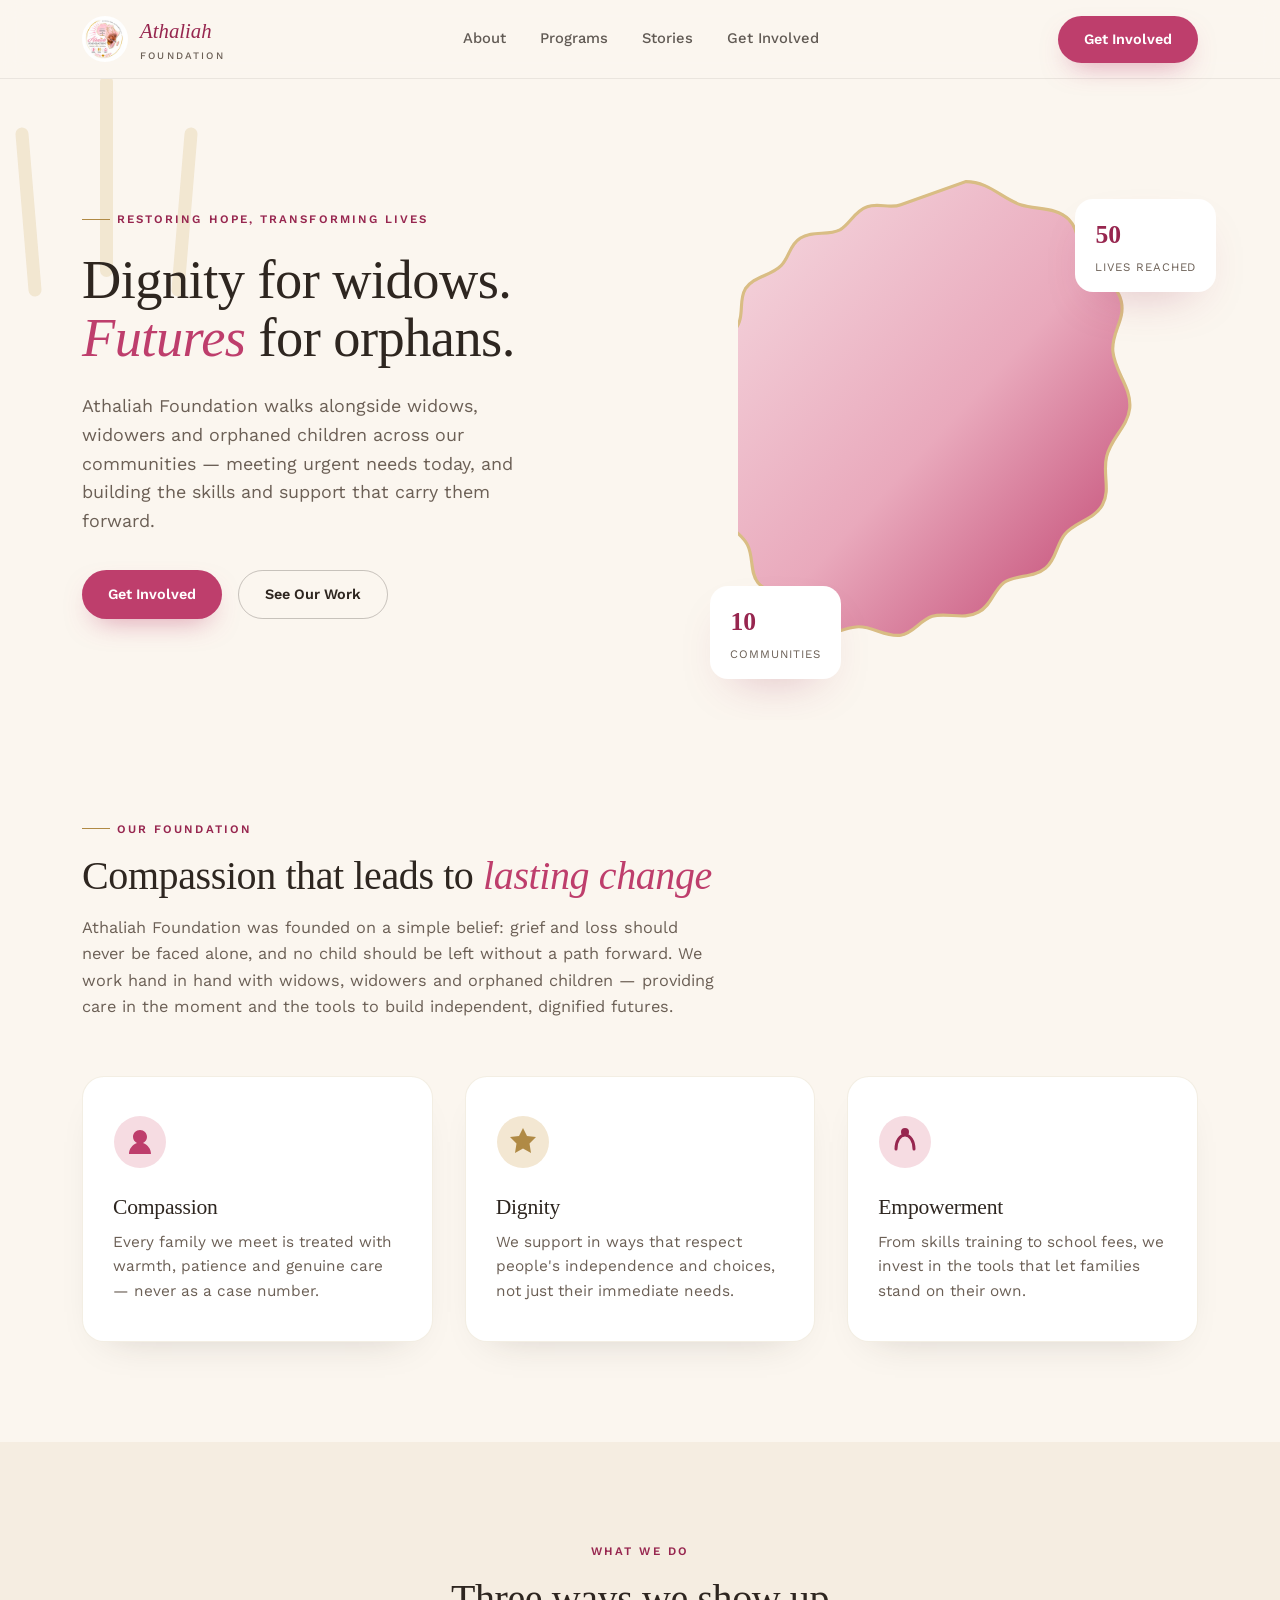
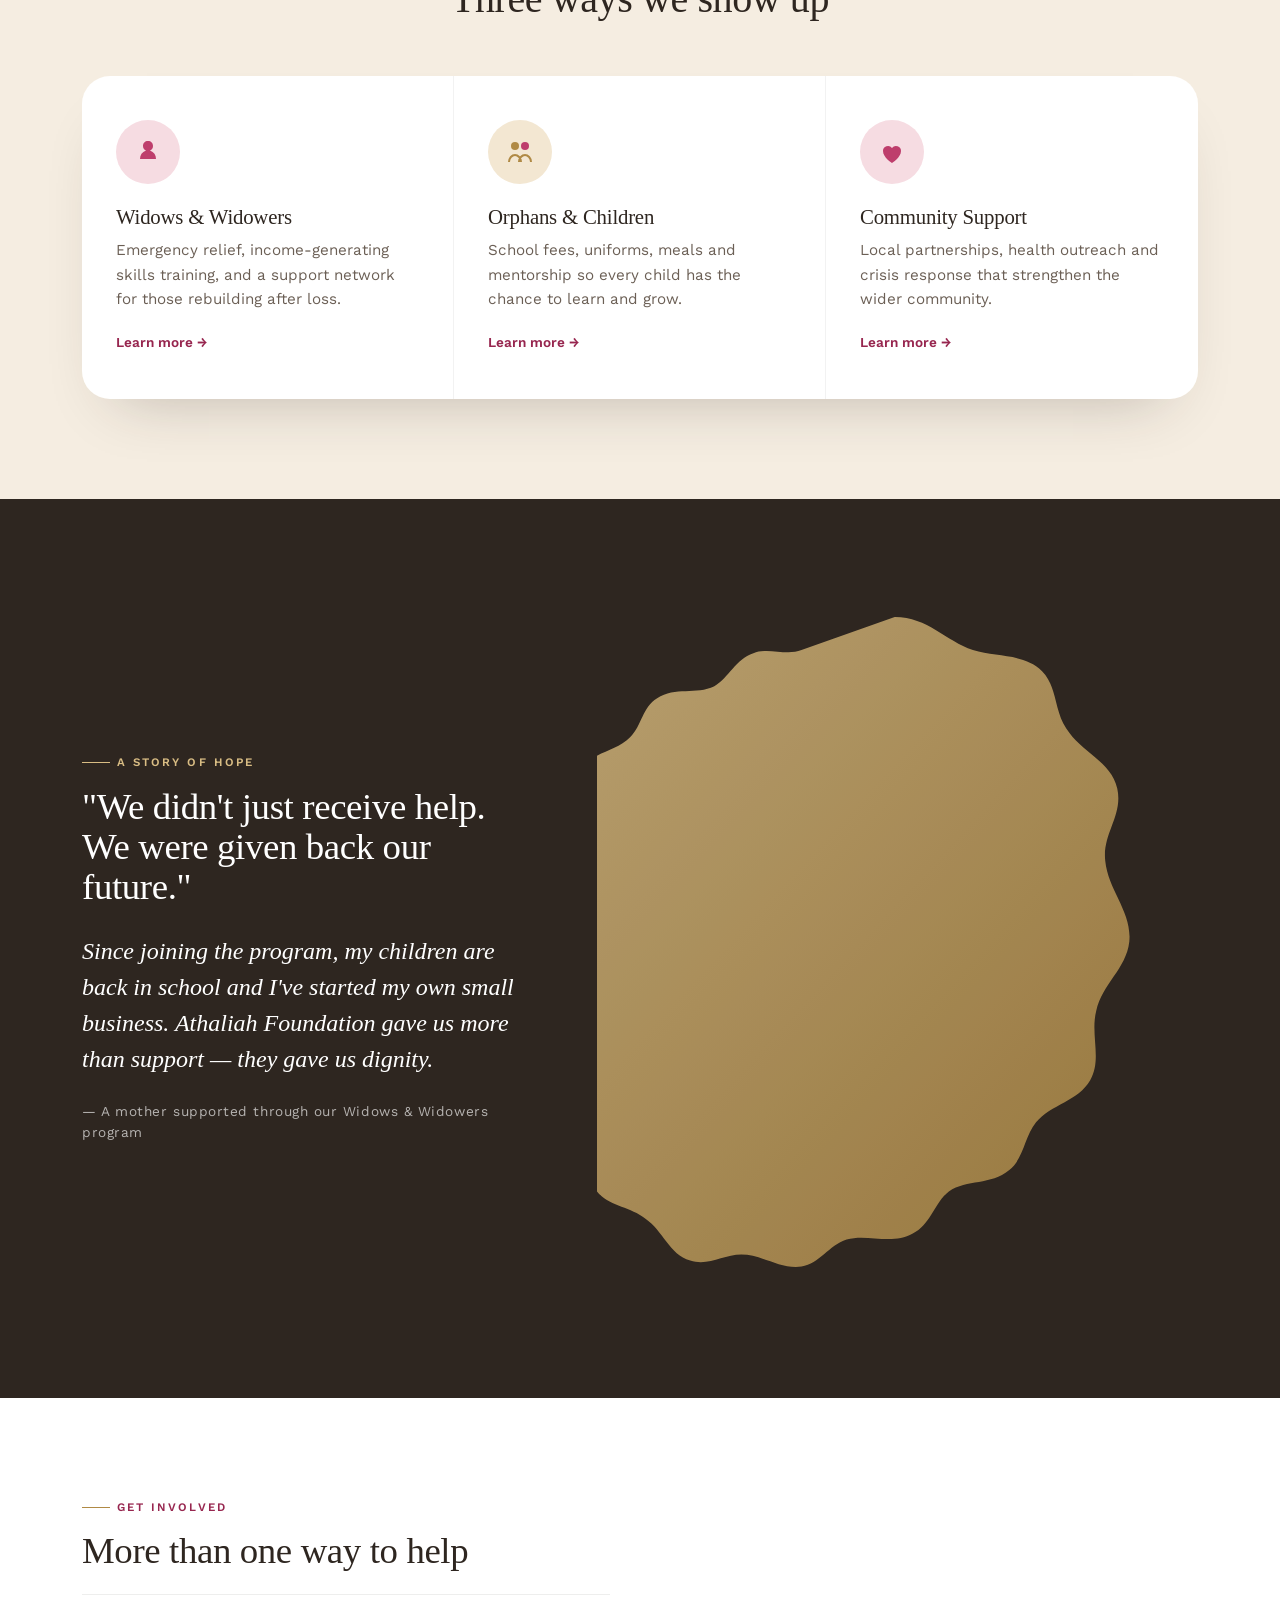
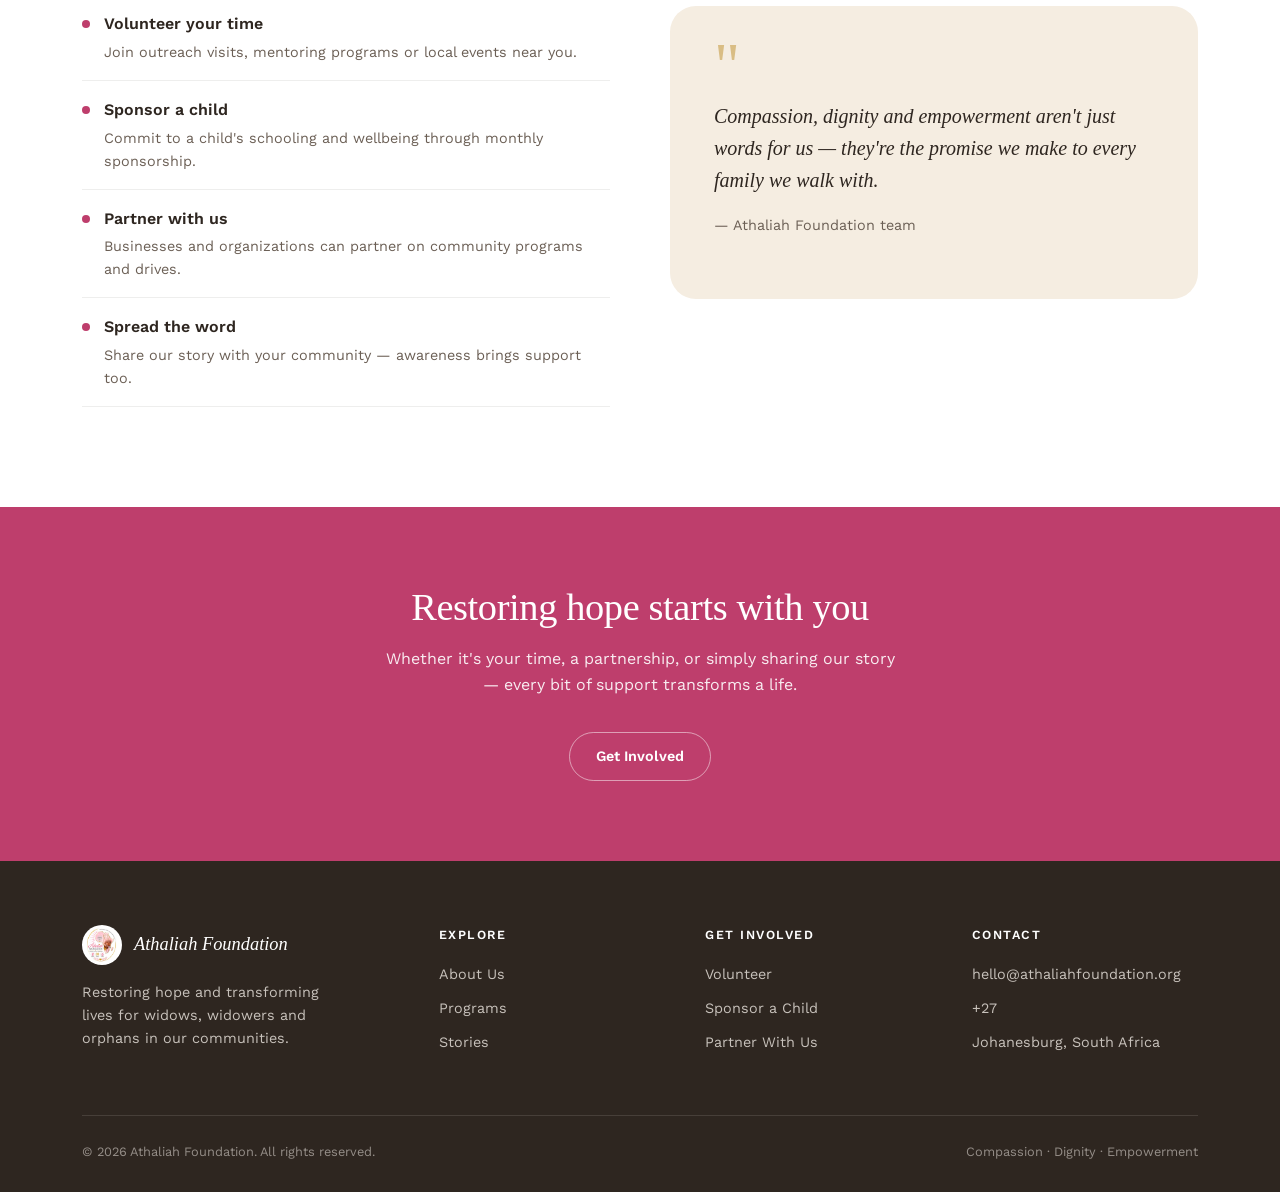
==== commit 689a153c: "correcting stats" ====
--- a/index.html
+++ b/index.html
@@ -60,11 +60,11 @@
         <path fill="url(#africaGrad)" stroke="#D9BD84" stroke-width="3" d="M198 12c22 0 34 16 52 22 16 5 34 2 46 14 10 10 8 26 16 38 10 16 30 22 34 40 4 18-10 30-8 48 2 20 18 34 16 54-2 18-18 28-22 46-4 16 4 32-4 46-8 14-26 16-36 28-8 10-8 24-18 32-12 10-28 6-40 14-10 8-12 22-24 28-14 8-30 0-44 4-12 4-18 16-30 18-14 2-26-8-40-8-12 0-22 8-34 4-14-4-18-20-30-28-10-8-24-8-32-18-8-10-4-24-10-36-6-12-20-16-24-30-4-14 6-26 4-40-2-16-16-24-16-40 0-14 12-22 14-36 2-12-6-22-4-34 2-14 14-20 18-32 4-10 0-22 6-32 8-12 24-12 34-22 8-8 8-20 18-26 12-8 26-2 38-8 10-6 14-18 26-22 10-4 22 2 32-2z"/>
       </svg>
       <div class="stat-chip chip-1">
-        <span class="num">1,200+</span>
+        <span class="num">50</span>
         <span class="label">Lives Reached</span>
       </div>
       <div class="stat-chip chip-2">
-        <span class="num">18</span>
+        <span class="num">10</span>
         <span class="label">Communities</span>
       </div>
     </div>
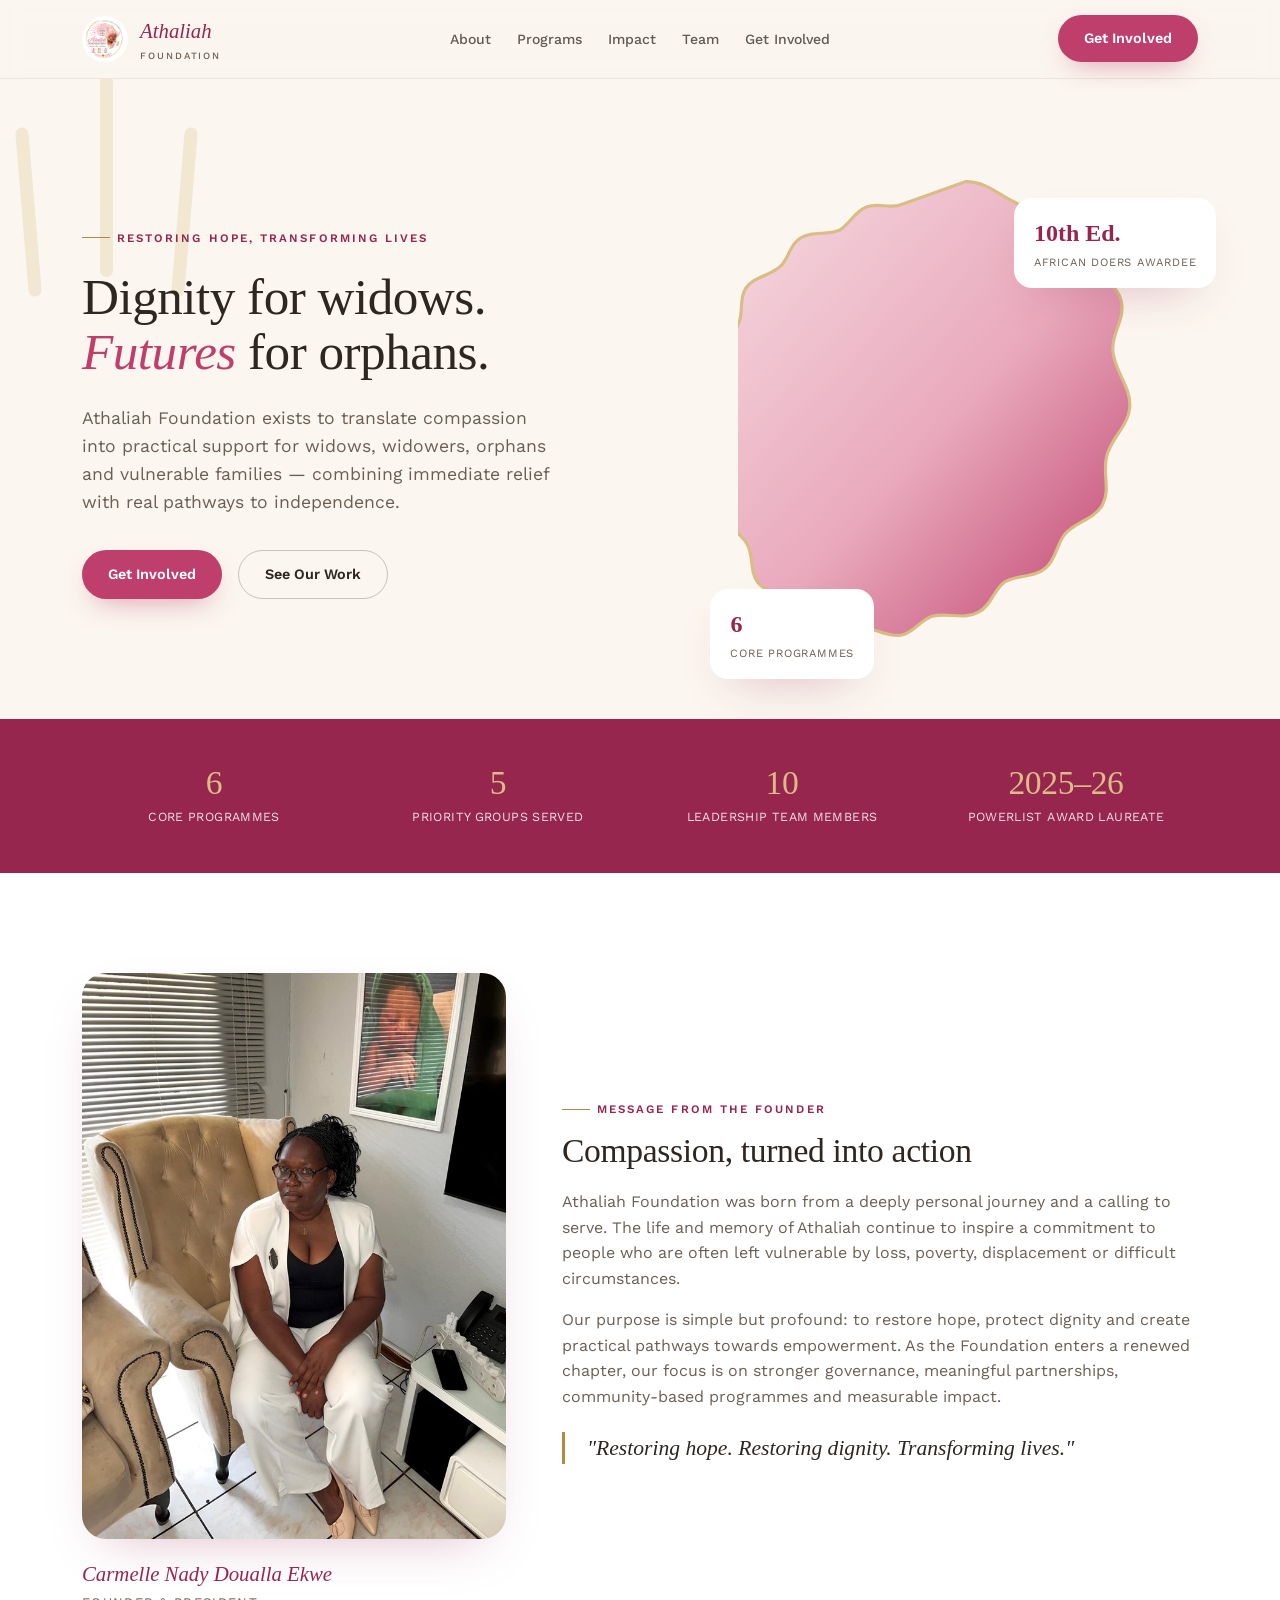
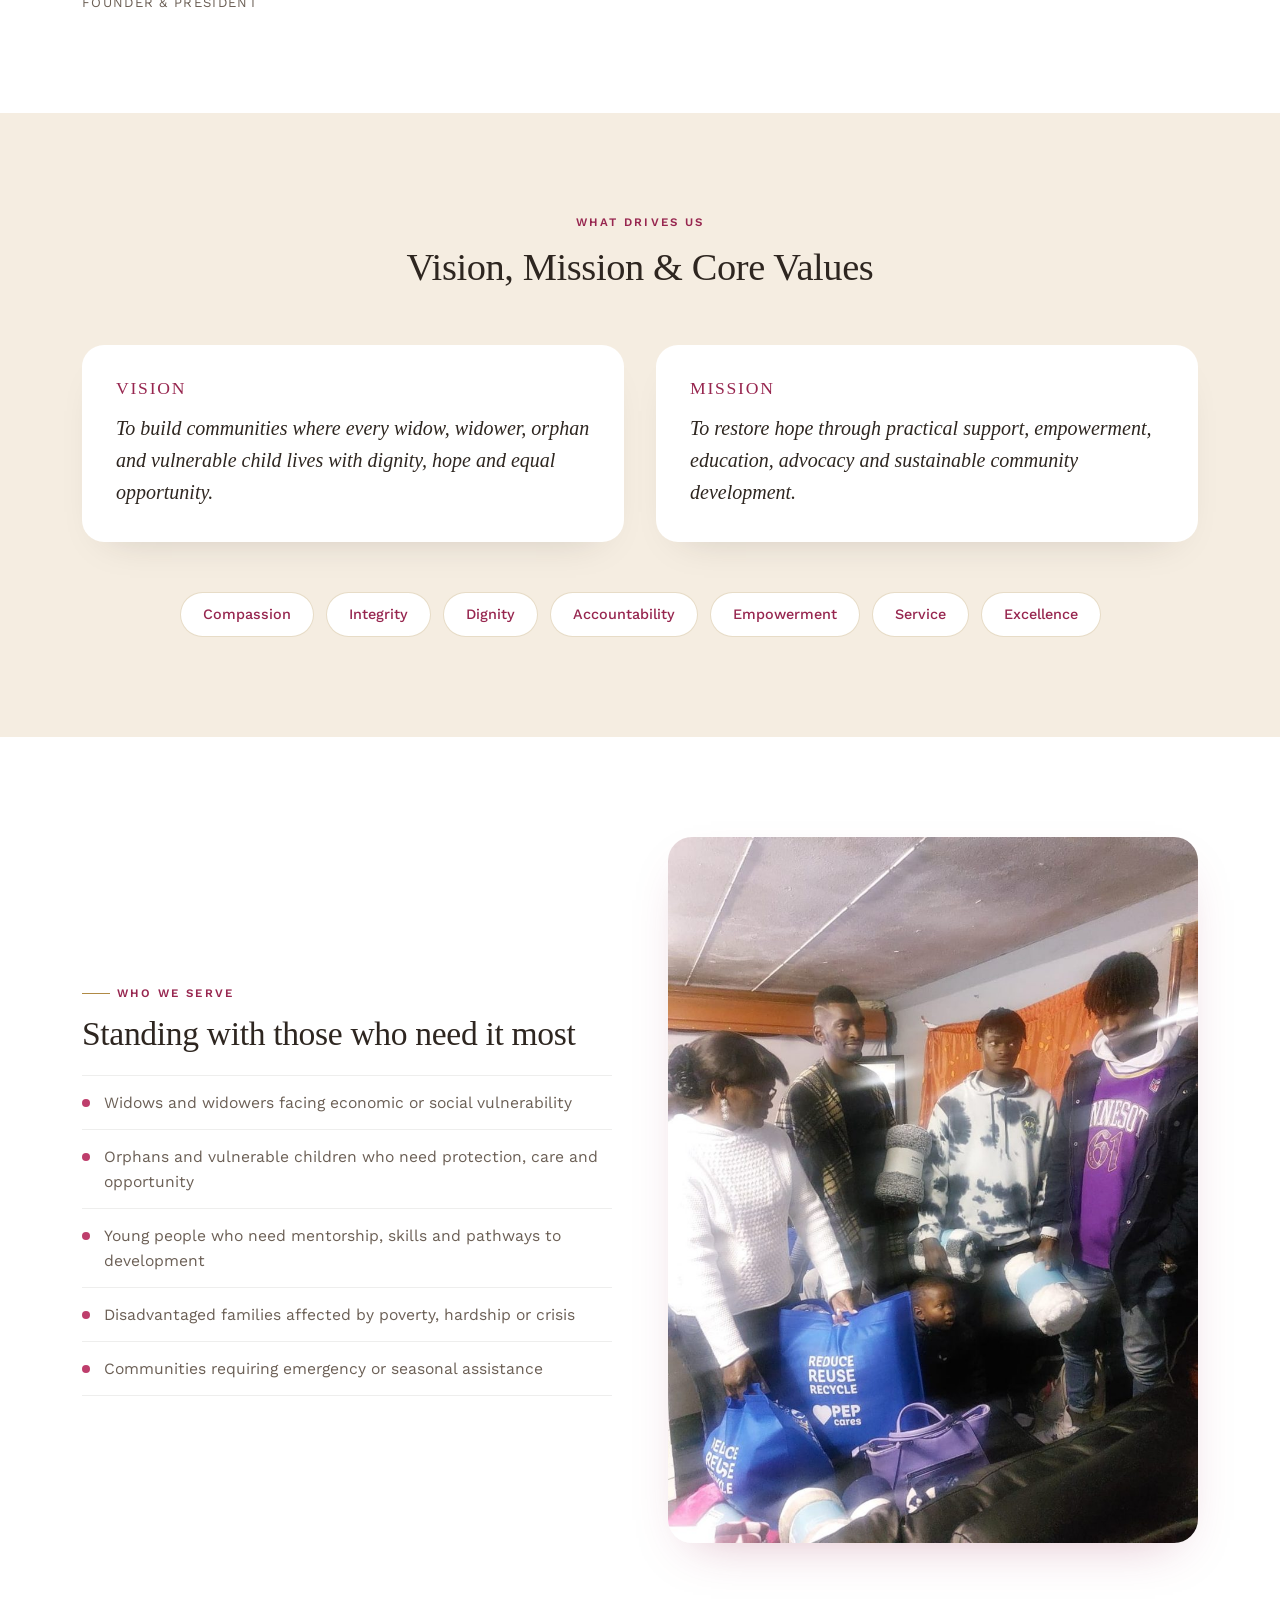
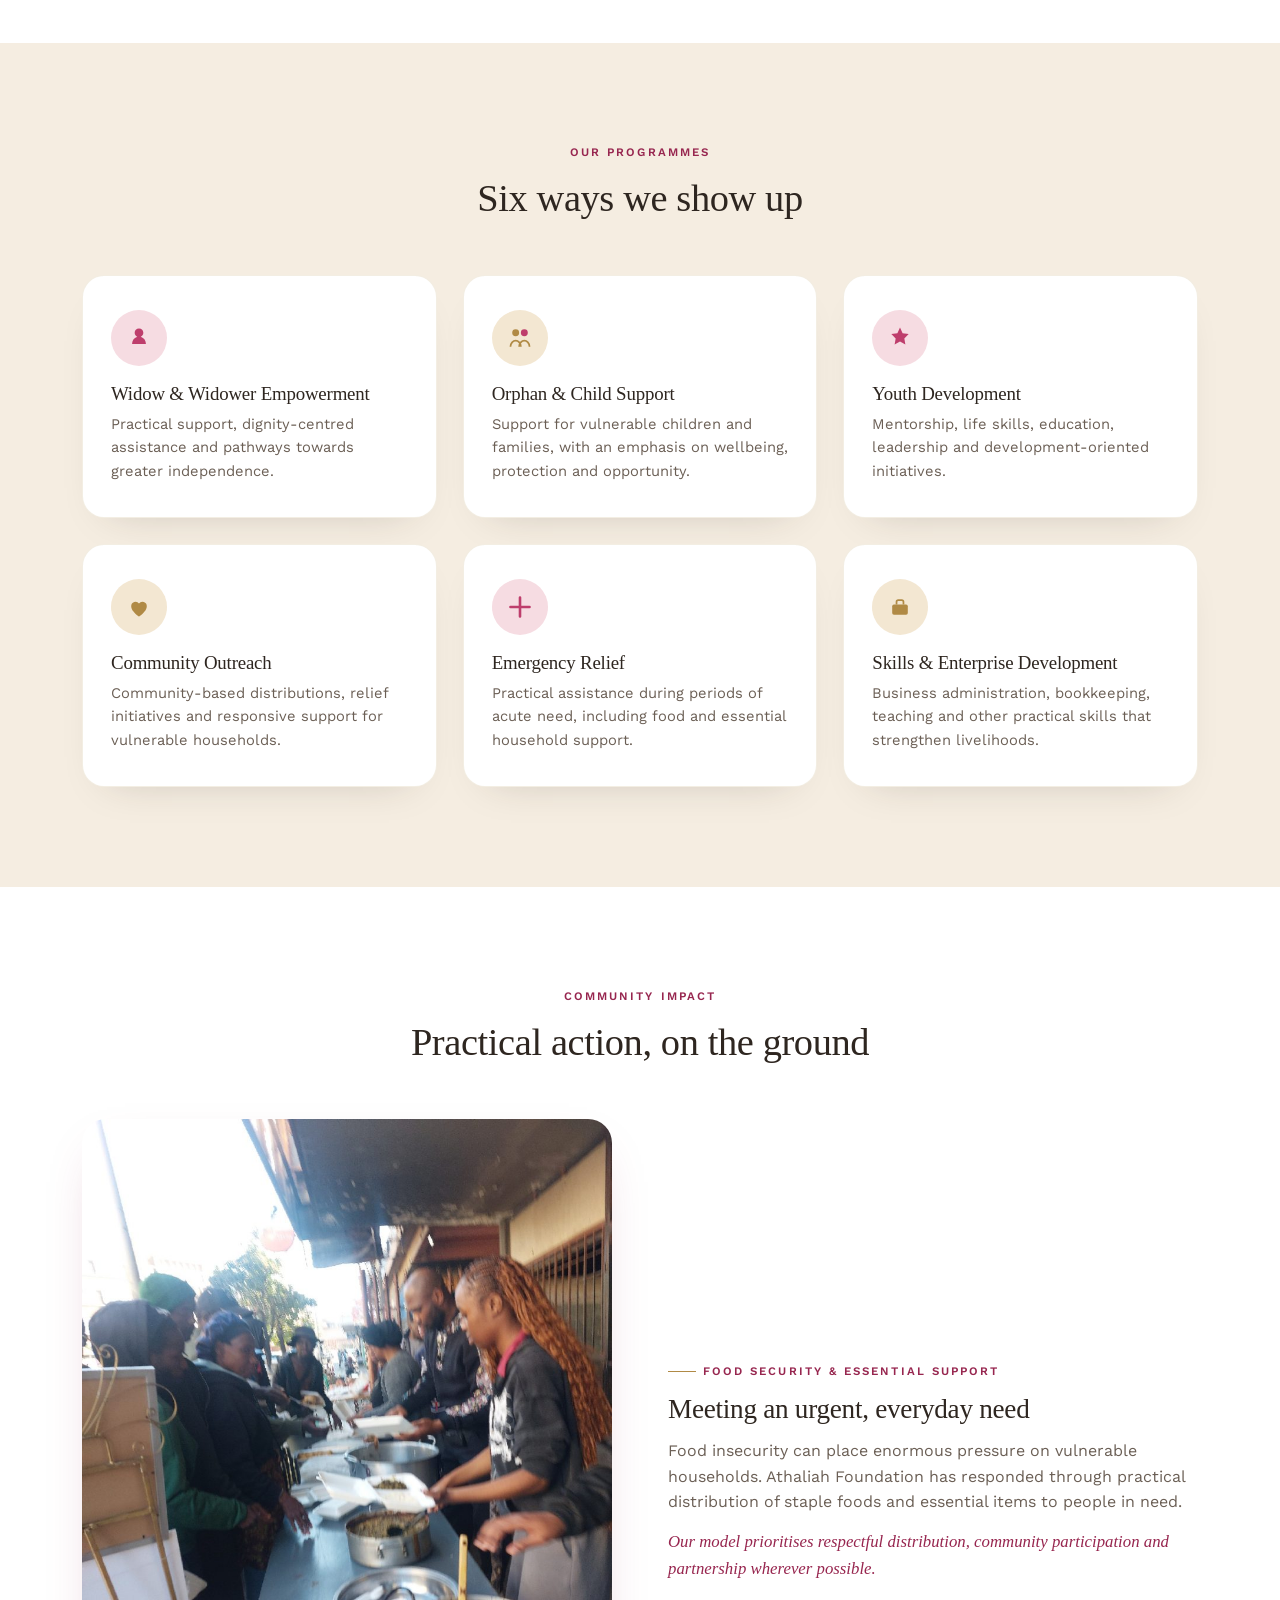
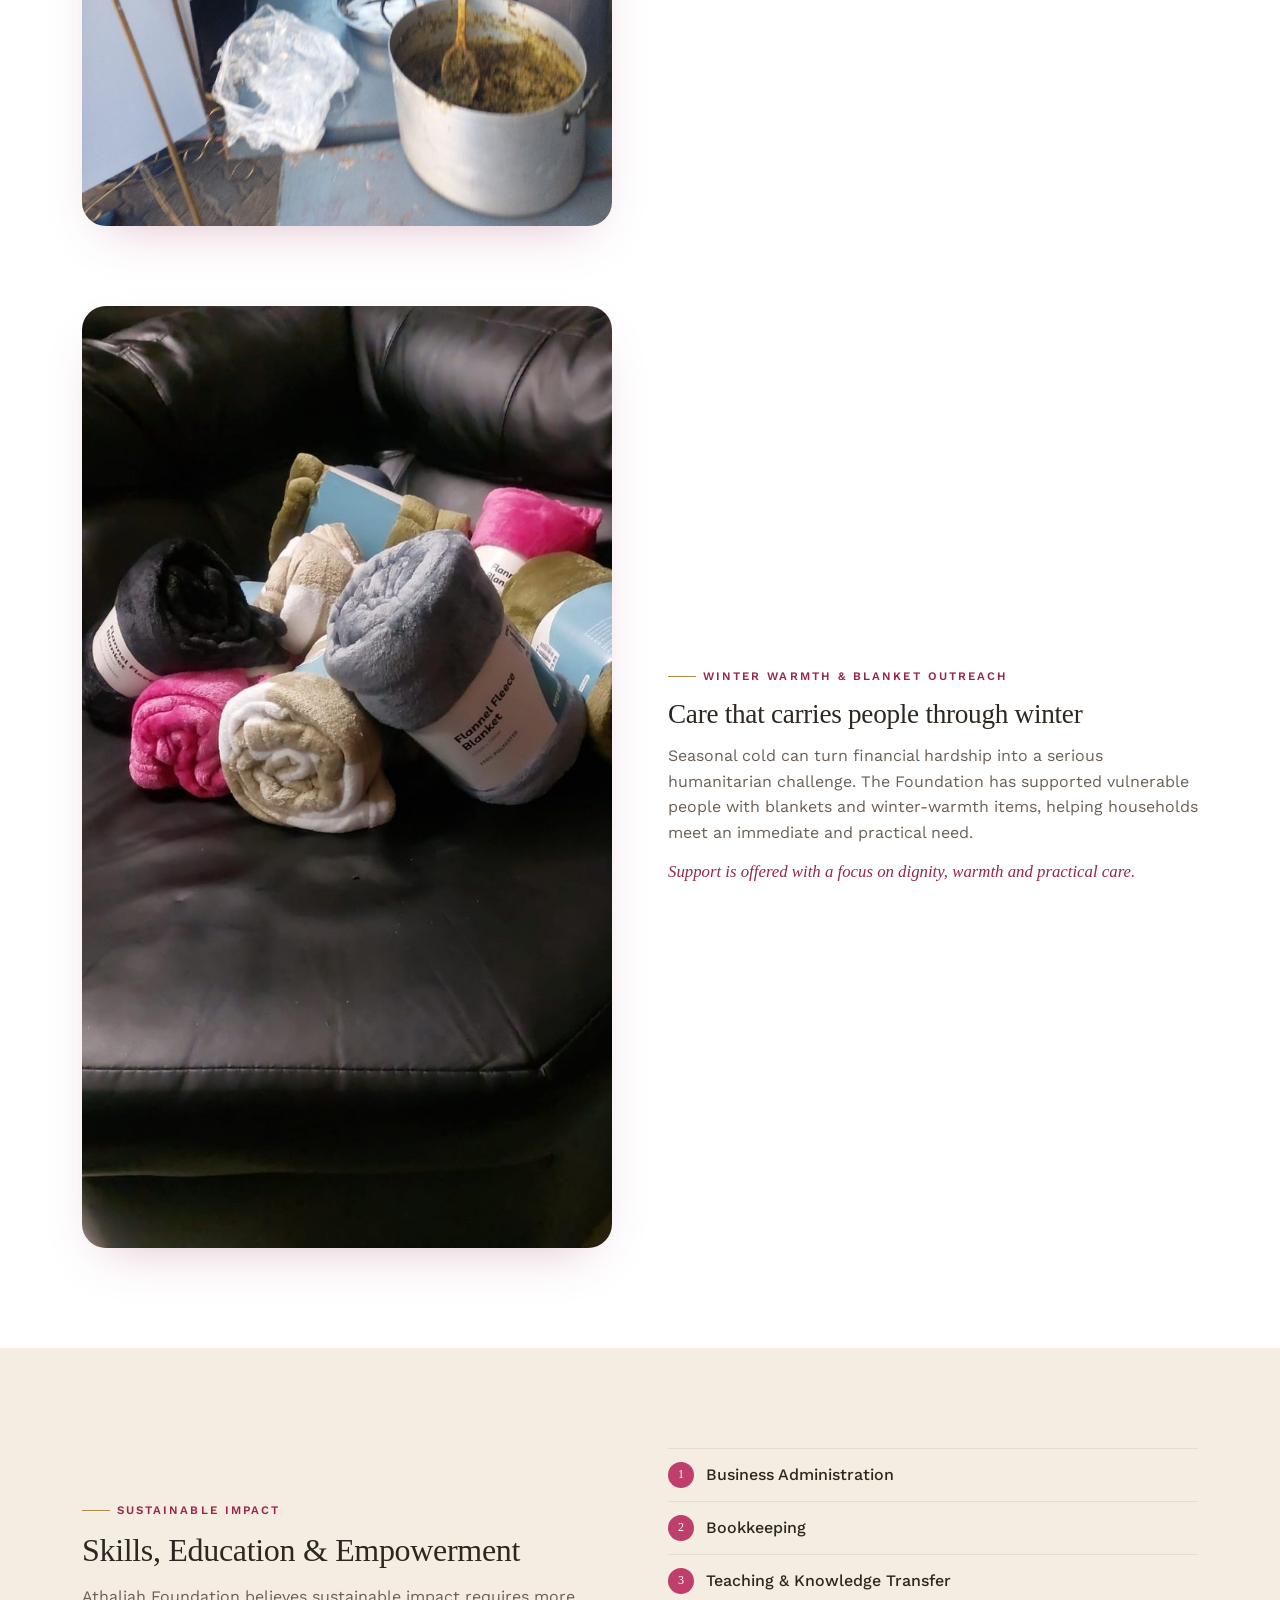
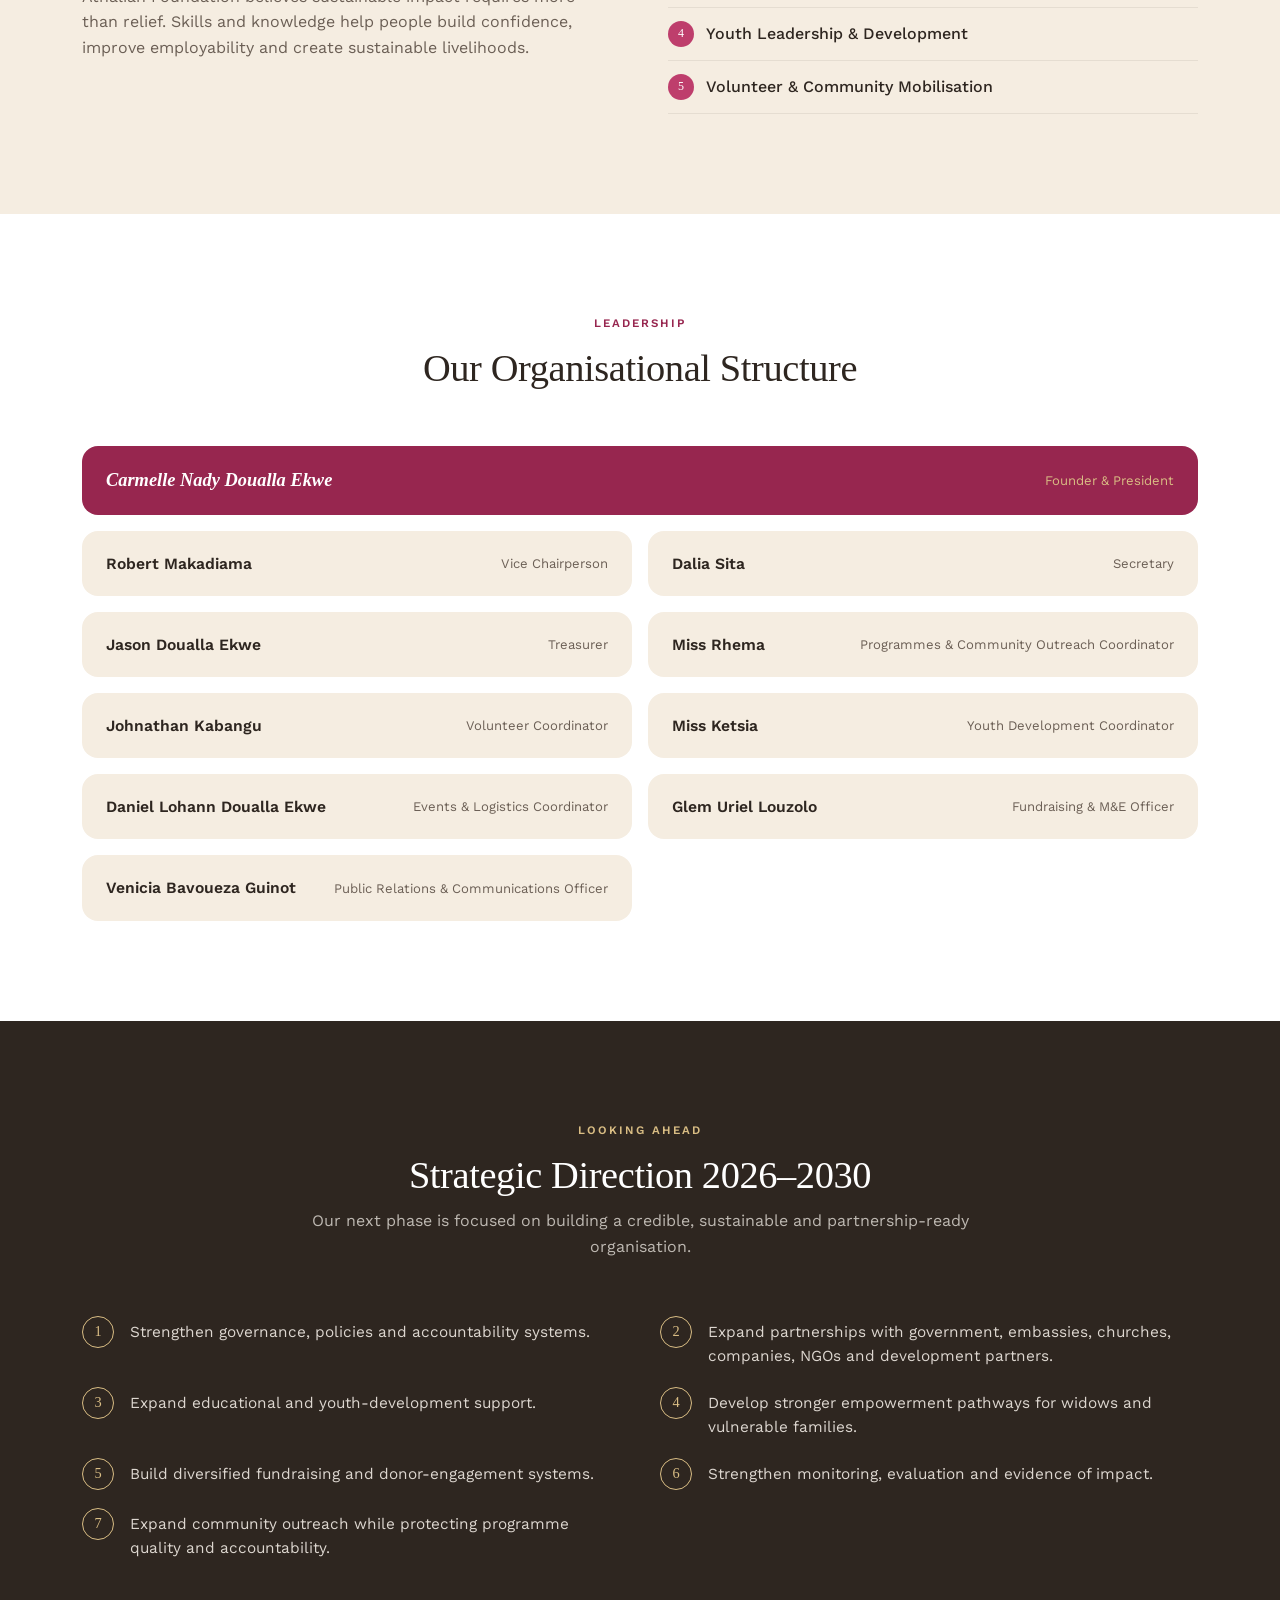
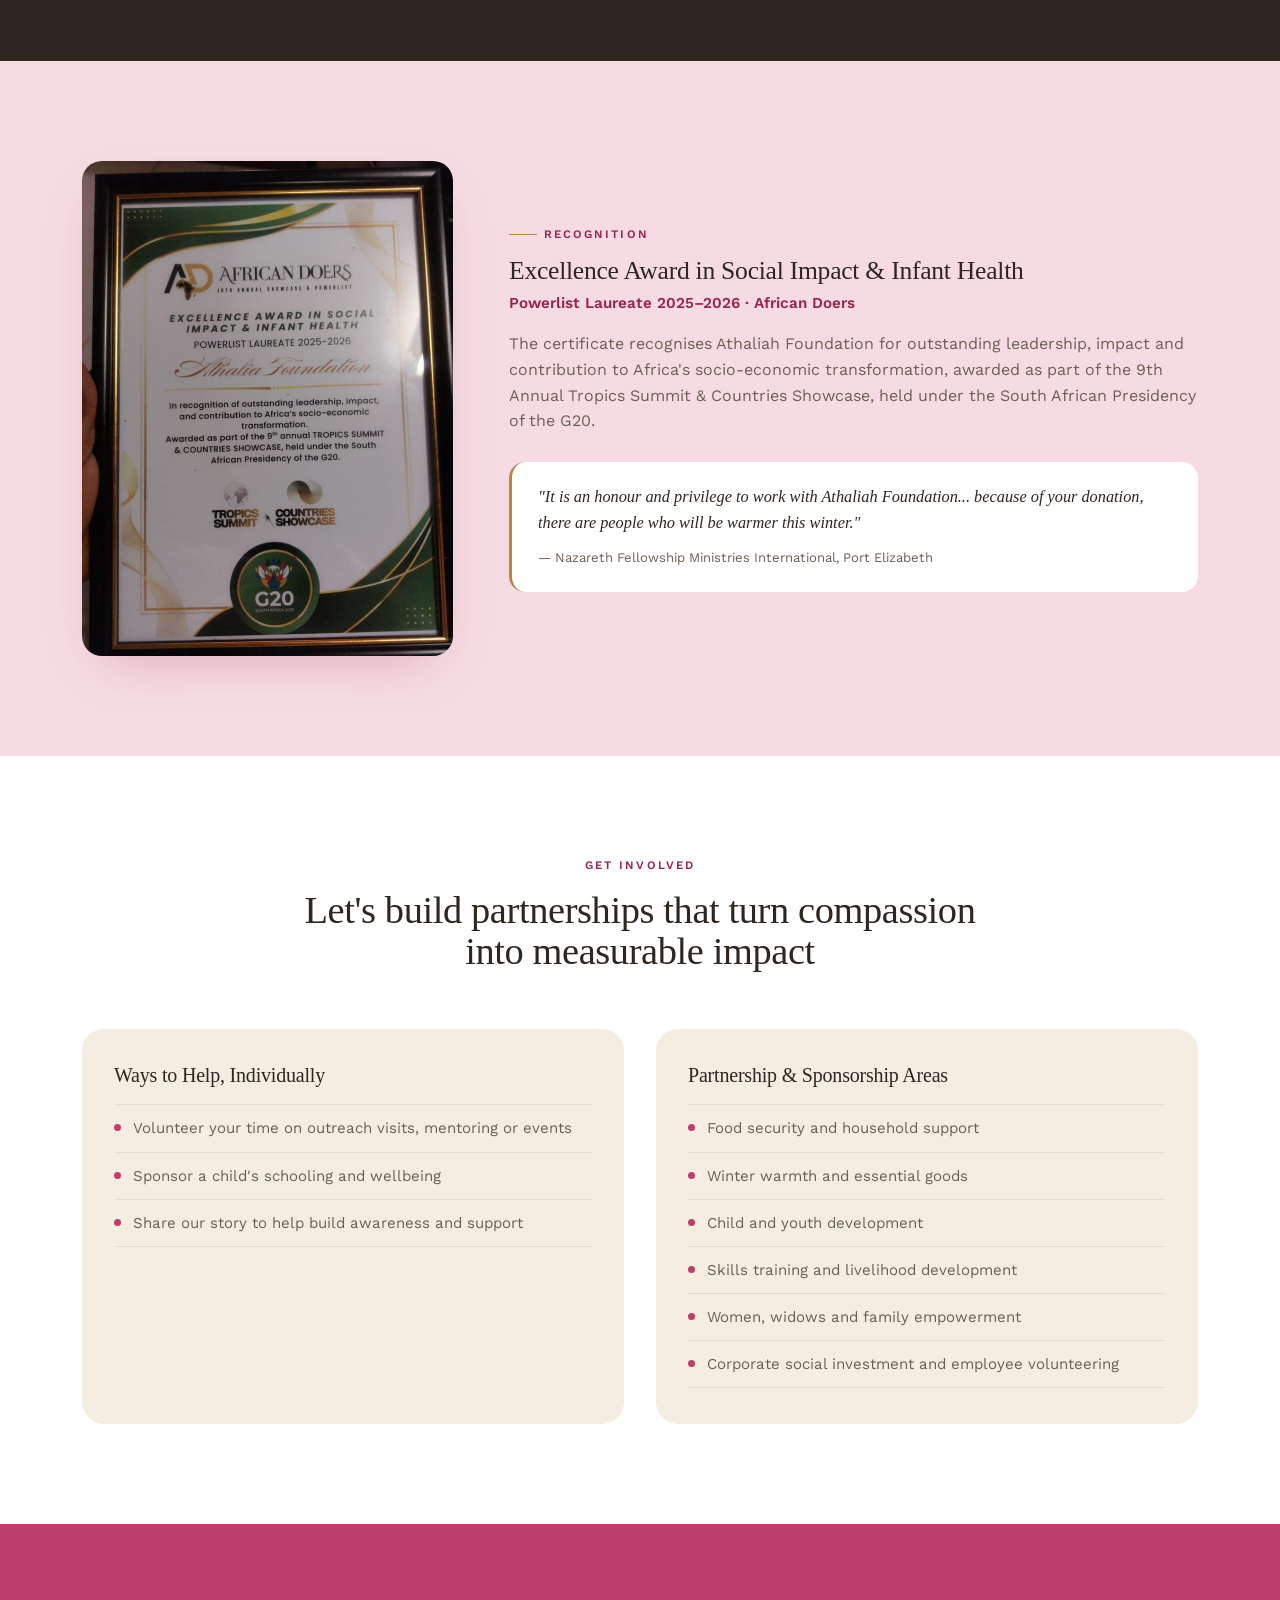
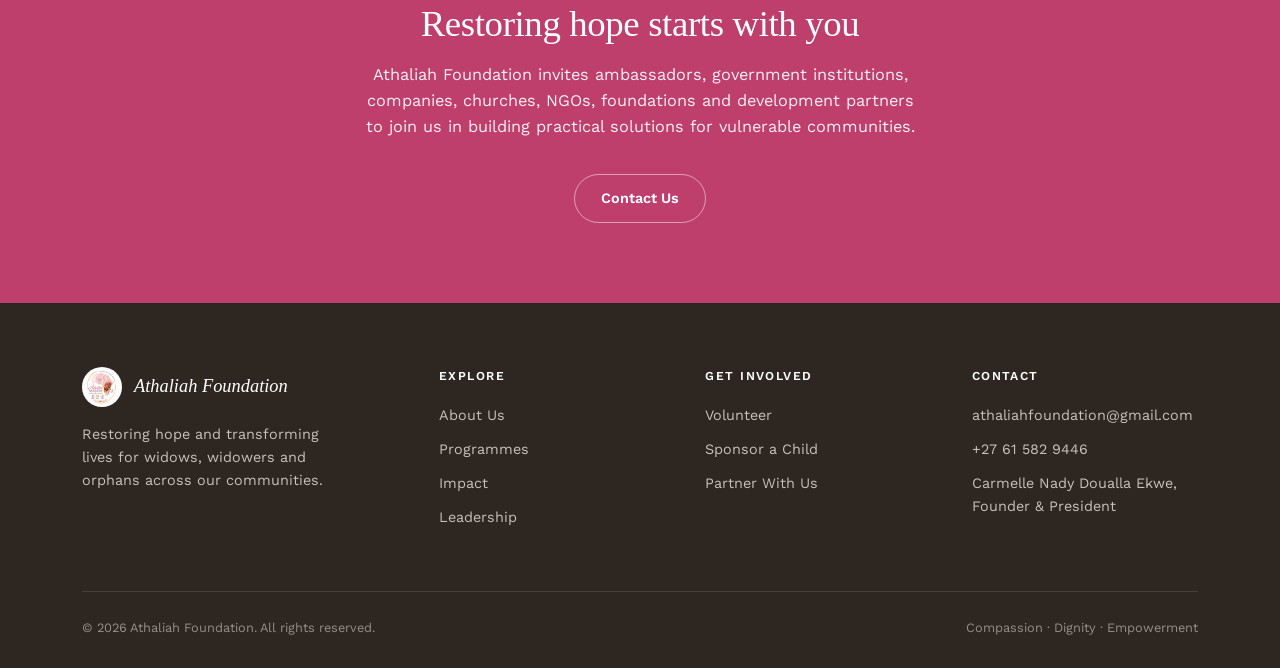
==== commit 892a8e51: "Changing full page and styles" ====
--- a/index.html
+++ b/index.html
@@ -7,8 +7,8 @@
 <link rel="preconnect" href="https://fonts.googleapis.com">
 <link rel="preconnect" href="https://fonts.gstatic.com" crossorigin>
 <link href="https://fonts.googleapis.com/css2?family=Fraunces:ital,opsz,wght@0,9..144,300;0,9..144,400;0,9..144,600;1,9..144,400;1,9..144,500;1,9..144,600&family=Work+Sans:wght@300;400;500;600;700&display=swap" rel="stylesheet">
-<link rel="stylesheet" href="style.css">
-</head>
+<link rel="stylesheet" href="style.css"
+
 <body>
 
 <header>
@@ -20,7 +20,8 @@
     <div class="nav-links">
       <a href="#about">About</a>
       <a href="#programs">Programs</a>
-      <a href="#stories">Stories</a>
+      <a href="#impact">Impact</a>
+      <a href="#team">Team</a>
       <a href="#involved">Get Involved</a>
     </div>
     <a href="#involved" class="btn btn-primary">Get Involved</a>
@@ -42,7 +43,7 @@
     <div>
       <div class="eyebrow">Restoring Hope, Transforming Lives</div>
       <h1>Dignity for widows.<br><span class="italic-accent">Futures</span> for orphans.</h1>
-      <p class="lead">Athaliah Foundation walks alongside widows, widowers and orphaned children across our communities — meeting urgent needs today, and building the skills and support that carry them forward.</p>
+      <p class="lead">Athaliah Foundation exists to translate compassion into practical support for widows, widowers, orphans and vulnerable families — combining immediate relief with real pathways to independence.</p>
       <div class="hero-ctas">
         <a href="#involved" class="btn btn-primary">Get Involved</a>
         <a href="#programs" class="btn btn-ghost">See Our Work</a>
@@ -60,64 +61,89 @@
         <path fill="url(#africaGrad)" stroke="#D9BD84" stroke-width="3" d="M198 12c22 0 34 16 52 22 16 5 34 2 46 14 10 10 8 26 16 38 10 16 30 22 34 40 4 18-10 30-8 48 2 20 18 34 16 54-2 18-18 28-22 46-4 16 4 32-4 46-8 14-26 16-36 28-8 10-8 24-18 32-12 10-28 6-40 14-10 8-12 22-24 28-14 8-30 0-44 4-12 4-18 16-30 18-14 2-26-8-40-8-12 0-22 8-34 4-14-4-18-20-30-28-10-8-24-8-32-18-8-10-4-24-10-36-6-12-20-16-24-30-4-14 6-26 4-40-2-16-16-24-16-40 0-14 12-22 14-36 2-12-6-22-4-34 2-14 14-20 18-32 4-10 0-22 6-32 8-12 24-12 34-22 8-8 8-20 18-26 12-8 26-2 38-8 10-6 14-18 26-22 10-4 22 2 32-2z"/>
       </svg>
       <div class="stat-chip chip-1">
-        <span class="num">50</span>
-        <span class="label">Lives Reached</span>
+        <span class="num">10th Ed.</span>
+        <span class="label">African Doers Awardee</span>
       </div>
       <div class="stat-chip chip-2">
-        <span class="num">10</span>
-        <span class="label">Communities</span>
-      </div>
-    </div>
-  </div>
-</section>
-
-<!-- ================= STATS BAR ================= -->
-<!-- <div class="stats-bar">
+        <span class="num">6</span>
+        <span class="label">Core Programmes</span>
+      </div>
+    </div>
+  </div>
+</section>
+
+<!-- ================= FACTS BAR ================= -->
+<div class="stats-bar">
   <div class="wrap stats-grid">
-    <div class="stat"><h3>420+</h3><p>WIDOWS &amp; WIDOWERS SUPPORTED</p></div>
-    <div class="stat"><h3>780+</h3><p>ORPHANS IN OUR PROGRAMS</p></div>
-    <div class="stat"><h3>18</h3><p>COMMUNITIES SERVED</p></div>
-    <div class="stat"><h3>9 yrs</h3><p>OF RESTORING HOPE</p></div>
-  </div>
-</div> -->
-
-<!-- ================= ABOUT / VALUES ================= -->
-<section id="about">
-  <div class="wrap">
-    <div class="section-head">
-      <div class="eyebrow">Our Foundation</div>
-      <h2>Compassion that leads to <span class="italic-accent">lasting change</span></h2>
-      <p style="margin-top:18px;color:var(--ink-soft);font-size:1.02rem;">
-        Athaliah Foundation was founded on a simple belief: grief and loss should never be faced alone, and no child should be left without a path forward. We work hand in hand with widows, widowers and orphaned children — providing care in the moment and the tools to build independent, dignified futures.
-      </p>
-    </div>
-    <div class="values-grid">
-      <div class="value-card">
-        <svg class="value-icon" viewBox="0 0 54 54" fill="none">
-          <circle cx="27" cy="27" r="26" fill="#F6DCE2"/>
-          <path d="M27 15c-4 0-7 3-7 7 0 3 2 5 4 6-5 2-8 6-8 11h22c0-5-3-9-8-11 2-1 4-3 4-6 0-4-3-7-7-7z" fill="#BE3E6C"/>
-        </svg>
-        <h3>Compassion</h3>
-        <p>Every family we meet is treated with warmth, patience and genuine care — never as a case number.</p>
-      </div>
-      <div class="value-card">
-        <svg class="value-icon" viewBox="0 0 54 54" fill="none">
-          <circle cx="27" cy="27" r="26" fill="#F3E7D2"/>
-          <path d="M27 13l4 8 9 1-6.5 6.5L35 38l-8-4.5L19 38l1.5-9.5L14 22l9-1z" fill="#B08A45"/>
-        </svg>
-        <h3>Dignity</h3>
-        <p>We support in ways that respect people's independence and choices, not just their immediate needs.</p>
-      </div>
-      <div class="value-card">
-        <svg class="value-icon" viewBox="0 0 54 54" fill="none">
-          <circle cx="27" cy="27" r="26" fill="#F6DCE2"/>
-          <path d="M18 34c0-8 4-14 9-14s9 6 9 14" stroke="#97264F" stroke-width="3" fill="none" stroke-linecap="round"/>
-          <circle cx="27" cy="17" r="4" fill="#97264F"/>
-        </svg>
-        <h3>Empowerment</h3>
-        <p>From skills training to school fees, we invest in the tools that let families stand on their own.</p>
-      </div>
-    </div>
+    <div class="stat"><h3>6</h3><p>CORE PROGRAMMES</p></div>
+    <div class="stat"><h3>5</h3><p>PRIORITY GROUPS SERVED</p></div>
+    <div class="stat"><h3>10</h3><p>LEADERSHIP TEAM MEMBERS</p></div>
+    <div class="stat"><h3>2025–26</h3><p>POWERLIST AWARD LAUREATE</p></div>
+  </div>
+</div>
+
+<!-- ================= FOUNDER MESSAGE ================= -->
+<section id="about" class="founder">
+  <div class="wrap founder-grid">
+    <div class="founder-photo-wrap">
+      <img src="[data-uri]" alt="Carmelle Nady Doualla Ekwe, Founder and President of Athaliah Foundation">
+      <div class="founder-name">Carmelle Nady Doualla Ekwe</div>
+      <div class="founder-role">Founder &amp; President</div>
+    </div>
+    <div class="founder-copy">
+      <div class="eyebrow">Message From The Founder</div>
+      <h2 style="font-size:2.1rem;margin:14px 0 20px;">Compassion, turned into action</h2>
+      <p>Athaliah Foundation was born from a deeply personal journey and a calling to serve. The life and memory of Athaliah continue to inspire a commitment to people who are often left vulnerable by loss, poverty, displacement or difficult circumstances.</p>
+      <p>Our purpose is simple but profound: to restore hope, protect dignity and create practical pathways towards empowerment. As the Foundation enters a renewed chapter, our focus is on stronger governance, meaningful partnerships, community-based programmes and measurable impact.</p>
+      <blockquote>"Restoring hope. Restoring dignity. Transforming lives."</blockquote>
+    </div>
+  </div>
+</section>
+
+<!-- ================= VISION / MISSION / VALUES ================= -->
+<section class="vmv">
+  <div class="wrap">
+    <div class="section-head center">
+      <div class="eyebrow">What Drives Us</div>
+      <h2>Vision, Mission &amp; Core Values</h2>
+    </div>
+    <div class="vmv-top">
+      <div class="vmv-card">
+        <h3>Vision</h3>
+        <p>To build communities where every widow, widower, orphan and vulnerable child lives with dignity, hope and equal opportunity.</p>
+      </div>
+      <div class="vmv-card">
+        <h3>Mission</h3>
+        <p>To restore hope through practical support, empowerment, education, advocacy and sustainable community development.</p>
+      </div>
+    </div>
+    <div class="values-row">
+      <span class="value-pill">Compassion</span>
+      <span class="value-pill">Integrity</span>
+      <span class="value-pill">Dignity</span>
+      <span class="value-pill">Accountability</span>
+      <span class="value-pill">Empowerment</span>
+      <span class="value-pill">Service</span>
+      <span class="value-pill">Excellence</span>
+    </div>
+  </div>
+</section>
+
+<!-- ================= WHO WE SERVE ================= -->
+<section class="serve">
+  <div class="wrap serve-grid">
+    <div>
+      <div class="eyebrow">Who We Serve</div>
+      <h2 style="font-size:2.1rem;margin:14px 0 22px;">Standing with those who need it most</h2>
+      <ul class="serve-list">
+        <li><span class="bullet"></span><p>Widows and widowers facing economic or social vulnerability</p></li>
+        <li><span class="bullet"></span><p>Orphans and vulnerable children who need protection, care and opportunity</p></li>
+        <li><span class="bullet"></span><p>Young people who need mentorship, skills and pathways to development</p></li>
+        <li><span class="bullet"></span><p>Disadvantaged families affected by poverty, hardship or crisis</p></li>
+        <li><span class="bullet"></span><p>Communities requiring emergency or seasonal assistance</p></li>
+      </ul>
+    </div>
+    <img src="[data-uri]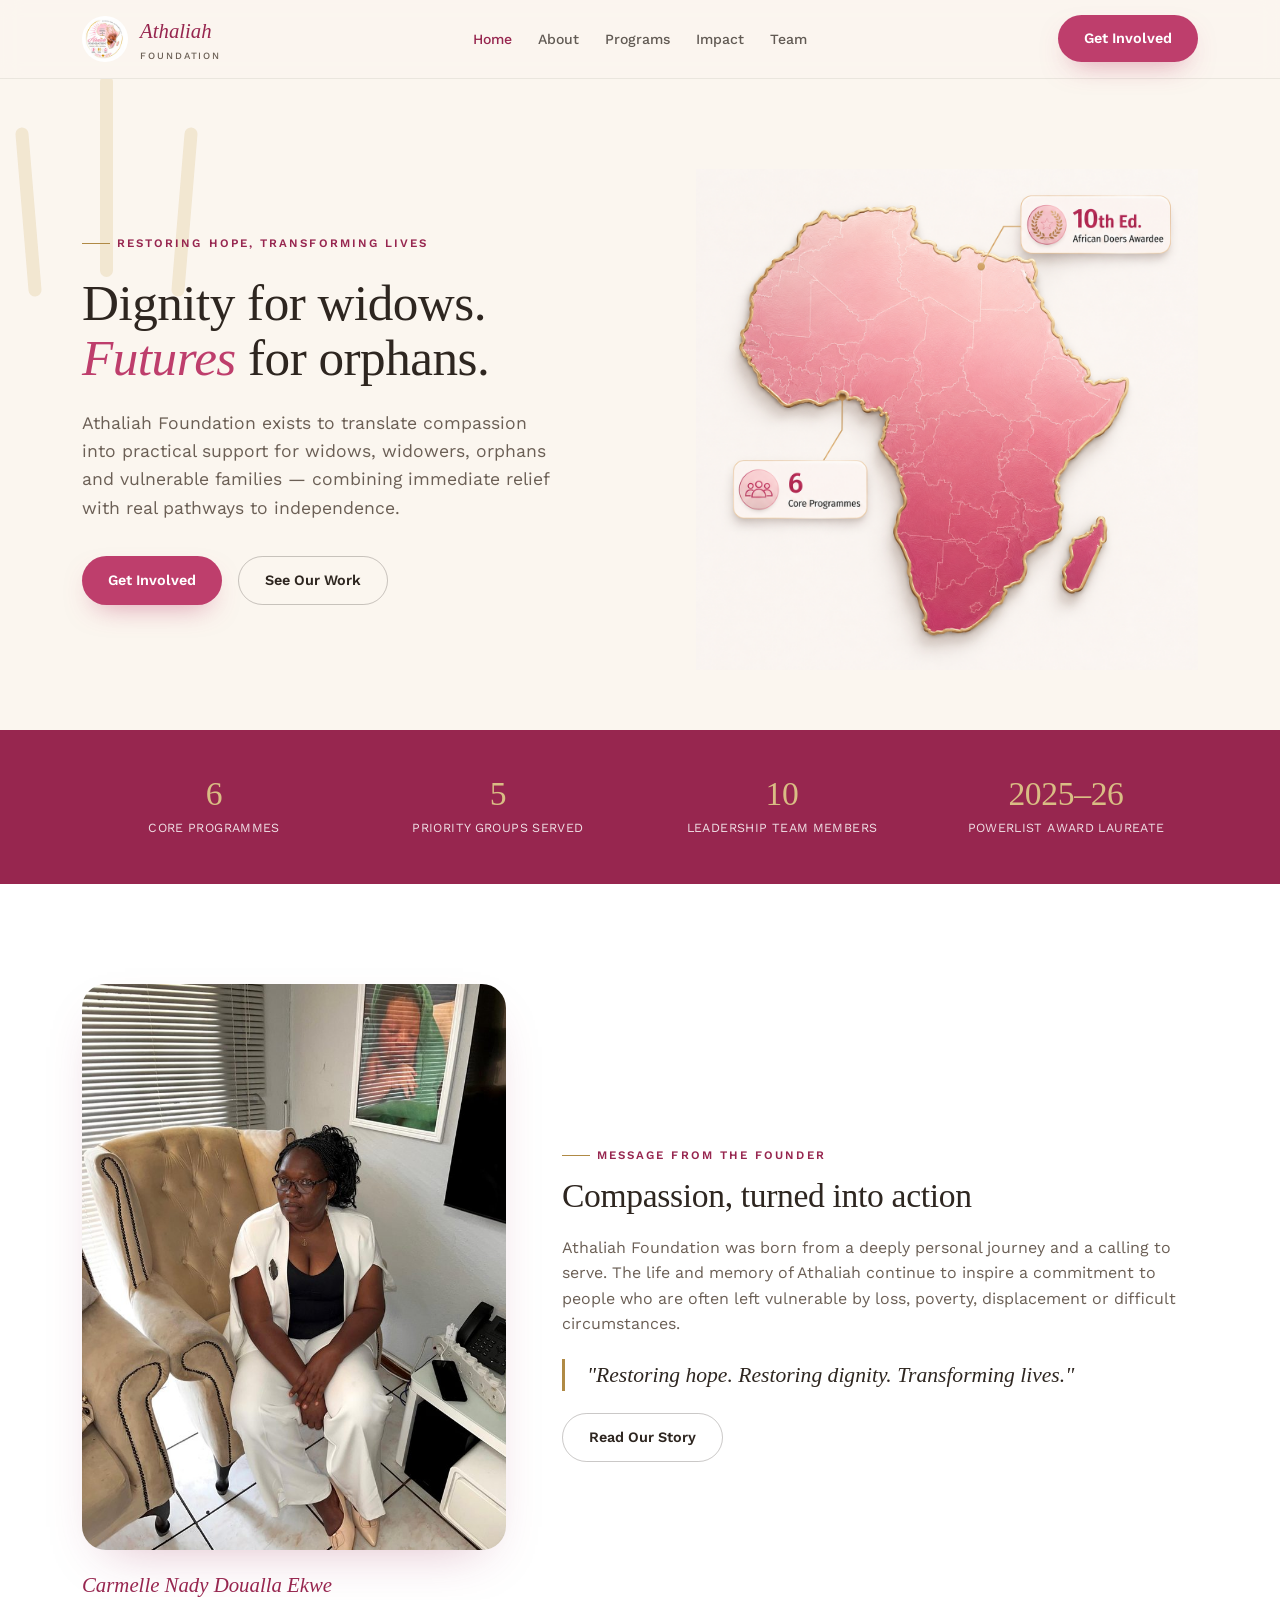
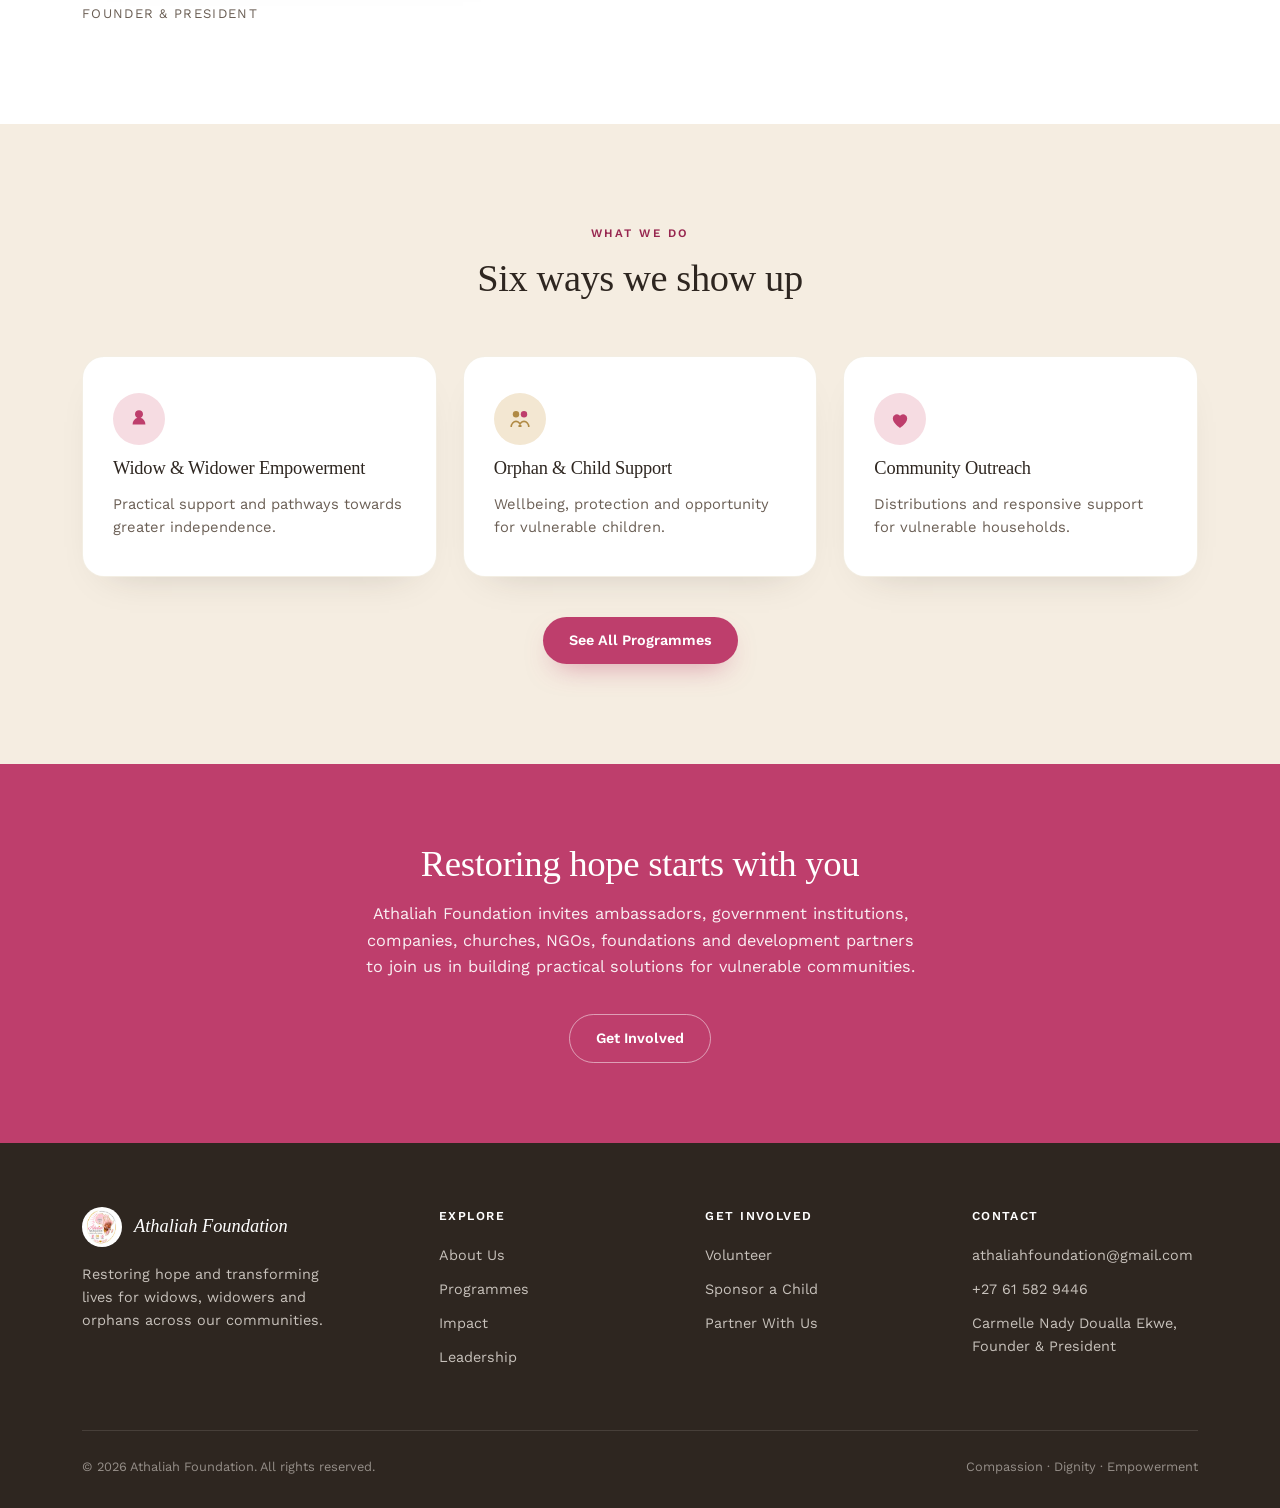
==== commit 0b238839: "feat: replace Africa SVG with redesigned Africa graphic" ====
--- a/index.html
+++ b/index.html
@@ -3,32 +3,33 @@
 <head>
 <meta charset="UTF-8">
 <meta name="viewport" content="width=device-width, initial-scale=1.0">
-<title>Athaliah Foundation — Restoring Hope, Transforming Lives</title>
+<title>Home — Athaliah Foundation</title>
 <link rel="preconnect" href="https://fonts.googleapis.com">
 <link rel="preconnect" href="https://fonts.gstatic.com" crossorigin>
 <link href="https://fonts.googleapis.com/css2?family=Fraunces:ital,opsz,wght@0,9..144,300;0,9..144,400;0,9..144,600;1,9..144,400;1,9..144,500;1,9..144,600&family=Work+Sans:wght@300;400;500;600;700&display=swap" rel="stylesheet">
-<link rel="stylesheet" href="style.css"
-
+<link rel="stylesheet" href="style.css">
+</head>
 <body>
 
 <header>
   <nav>
-    <div class="brand">
+    <a href="index.html" class="brand">
       <img src="[data-uri]" alt="Athaliah Foundation logo">
       <div class="brand-name">Athaliah<span>Foundation</span></div>
+    </a>
+    <div class="nav-links">
+      <a href="index.html" class="active">Home</a>
+      <a href="about.html">About</a>
+      <a href="programs.html">Programs</a>
+      <a href="impact.html">Impact</a>
+      <a href="team.html">Team</a>
+      
     </div>
-    <div class="nav-links">
-      <a href="#about">About</a>
-      <a href="#programs">Programs</a>
-      <a href="#impact">Impact</a>
-      <a href="#team">Team</a>
-      <a href="#involved">Get Involved</a>
-    </div>
-    <a href="#involved" class="btn btn-primary">Get Involved</a>
+    <a href="involved.html" class="btn btn-primary">Get Involved</a>
   </nav>
 </header>
 
-<!-- ================= HERO ================= -->
+
 <section class="hero">
   <svg class="hero-rays" viewBox="0 0 400 400" fill="none" xmlns="http://www.w3.org/2000/svg">
     <g stroke="#D9BD84" stroke-width="10" stroke-linecap="round" opacity="0.55">
@@ -45,34 +46,20 @@
       <h1>Dignity for widows.<br><span class="italic-accent">Futures</span> for orphans.</h1>
       <p class="lead">Athaliah Foundation exists to translate compassion into practical support for widows, widowers, orphans and vulnerable families — combining immediate relief with real pathways to independence.</p>
       <div class="hero-ctas">
-        <a href="#involved" class="btn btn-primary">Get Involved</a>
-        <a href="#programs" class="btn btn-ghost">See Our Work</a>
+        <a href="involved.html" class="btn btn-primary">Get Involved</a>
+        <a href="programs.html" class="btn btn-ghost">See Our Work</a>
       </div>
     </div>
-    <div class="africa-frame">
-      <svg class="africa-shape" viewBox="0 0 400 460" xmlns="http://www.w3.org/2000/svg">
-        <defs>
-          <linearGradient id="africaGrad" x1="0" y1="0" x2="1" y2="1">
-            <stop offset="0%" stop-color="#F6DCE2"/>
-            <stop offset="55%" stop-color="#E9A9BC"/>
-            <stop offset="100%" stop-color="#BE3E6C"/>
-          </linearGradient>
-        </defs>
-        <path fill="url(#africaGrad)" stroke="#D9BD84" stroke-width="3" d="M198 12c22 0 34 16 52 22 16 5 34 2 46 14 10 10 8 26 16 38 10 16 30 22 34 40 4 18-10 30-8 48 2 20 18 34 16 54-2 18-18 28-22 46-4 16 4 32-4 46-8 14-26 16-36 28-8 10-8 24-18 32-12 10-28 6-40 14-10 8-12 22-24 28-14 8-30 0-44 4-12 4-18 16-30 18-14 2-26-8-40-8-12 0-22 8-34 4-14-4-18-20-30-28-10-8-24-8-32-18-8-10-4-24-10-36-6-12-20-16-24-30-4-14 6-26 4-40-2-16-16-24-16-40 0-14 12-22 14-36 2-12-6-22-4-34 2-14 14-20 18-32 4-10 0-22 6-32 8-12 24-12 34-22 8-8 8-20 18-26 12-8 26-2 38-8 10-6 14-18 26-22 10-4 22 2 32-2z"/>
-      </svg>
-      <div class="stat-chip chip-1">
-        <span class="num">10th Ed.</span>
-        <span class="label">African Doers Awardee</span>
-      </div>
-      <div class="stat-chip chip-2">
-        <span class="num">6</span>
-        <span class="label">Core Programmes</span>
-      </div>
-    </div>
+    <div className="africa-frame">
+  <img
+    src="/images/africa.png"
+    alt="Africa map with programme statistics"
+    className="africa-image"
+  />
+</div>
   </div>
 </section>
 
-<!-- ================= FACTS BAR ================= -->
 <div class="stats-bar">
   <div class="wrap stats-grid">
     <div class="stat"><h3>6</h3><p>CORE PROGRAMMES</p></div>
@@ -82,8 +69,7 @@
   </div>
 </div>
 
-<!-- ================= FOUNDER MESSAGE ================= -->
-<section id="about" class="founder">
+<section class="founder">
   <div class="wrap founder-grid">
     <div class="founder-photo-wrap">
       <img src="[data-uri]" alt="Carmelle Nady Doualla Ekwe, Founder and President of Athaliah Foundation">
@@ -94,256 +80,50 @@
       <div class="eyebrow">Message From The Founder</div>
       <h2 style="font-size:2.1rem;margin:14px 0 20px;">Compassion, turned into action</h2>
       <p>Athaliah Foundation was born from a deeply personal journey and a calling to serve. The life and memory of Athaliah continue to inspire a commitment to people who are often left vulnerable by loss, poverty, displacement or difficult circumstances.</p>
-      <p>Our purpose is simple but profound: to restore hope, protect dignity and create practical pathways towards empowerment. As the Foundation enters a renewed chapter, our focus is on stronger governance, meaningful partnerships, community-based programmes and measurable impact.</p>
       <blockquote>"Restoring hope. Restoring dignity. Transforming lives."</blockquote>
+      <a href="about.html" class="btn btn-ghost">Read Our Story</a>
     </div>
   </div>
 </section>
 
-<!-- ================= VISION / MISSION / VALUES ================= -->
-<section class="vmv">
+<section class="programs">
   <div class="wrap">
     <div class="section-head center">
-      <div class="eyebrow">What Drives Us</div>
-      <h2>Vision, Mission &amp; Core Values</h2>
+      <div class="eyebrow">What We Do</div>
+      <h2>Six ways we show up</h2>
     </div>
-    <div class="vmv-top">
-      <div class="vmv-card">
-        <h3>Vision</h3>
-        <p>To build communities where every widow, widower, orphan and vulnerable child lives with dignity, hope and equal opportunity.</p>
+    <div class="teaser-grid">
+      <div class="teaser-card">
+        <div class="ring"><svg viewBox="0 0 30 30" fill="none"><path d="M15 4c-3 0-5 2-5 5 0 2 1 3.5 3 4.5-4 1.5-6 4.5-6 8.5h16c0-4-2-7-6-8.5 2-1 3-2.5 3-4.5 0-3-2-5-5-5z" fill="#BE3E6C"/></svg></div>
+        <h3>Widow &amp; Widower Empowerment</h3>
+        <p>Practical support and pathways towards greater independence.</p>
       </div>
-      <div class="vmv-card">
-        <h3>Mission</h3>
-        <p>To restore hope through practical support, empowerment, education, advocacy and sustainable community development.</p>
+      <div class="teaser-card">
+        <div class="ring" style="background:#F3E7D2;"><svg viewBox="0 0 30 30" fill="none"><circle cx="10" cy="9" r="4" fill="#B08A45"/><circle cx="20" cy="9" r="4" fill="#BE3E6C"/><path d="M4 25c0-4 3-7 6-7s6 3 6 7M14 25c0-4 3-7 6-7s6 3 6 7" stroke="#B08A45" stroke-width="2" fill="none"/></svg></div>
+        <h3>Orphan &amp; Child Support</h3>
+        <p>Wellbeing, protection and opportunity for vulnerable children.</p>
+      </div>
+      <div class="teaser-card">
+        <div class="ring"><svg viewBox="0 0 30 30" fill="none"><path d="M15 26s-9-5.5-9-12a5 5 0 019-3 5 5 0 019 3c0 6.5-9 12-9 12z" fill="#BE3E6C"/></svg></div>
+        <h3>Community Outreach</h3>
+        <p>Distributions and responsive support for vulnerable households.</p>
       </div>
     </div>
-    <div class="values-row">
-      <span class="value-pill">Compassion</span>
-      <span class="value-pill">Integrity</span>
-      <span class="value-pill">Dignity</span>
-      <span class="value-pill">Accountability</span>
-      <span class="value-pill">Empowerment</span>
-      <span class="value-pill">Service</span>
-      <span class="value-pill">Excellence</span>
+    <div style="text-align:center;margin-top:40px;">
+      <a href="programs.html" class="btn btn-primary">See All Programmes</a>
     </div>
   </div>
 </section>
 
-<!-- ================= WHO WE SERVE ================= -->
-<section class="serve">
-  <div class="wrap serve-grid">
-    <div>
-      <div class="eyebrow">Who We Serve</div>
-      <h2 style="font-size:2.1rem;margin:14px 0 22px;">Standing with those who need it most</h2>
-      <ul class="serve-list">
-        <li><span class="bullet"></span><p>Widows and widowers facing economic or social vulnerability</p></li>
-        <li><span class="bullet"></span><p>Orphans and vulnerable children who need protection, care and opportunity</p></li>
-        <li><span class="bullet"></span><p>Young people who need mentorship, skills and pathways to development</p></li>
-        <li><span class="bullet"></span><p>Disadvantaged families affected by poverty, hardship or crisis</p></li>
-        <li><span class="bullet"></span><p>Communities requiring emergency or seasonal assistance</p></li>
-      </ul>
-    </div>
-    <img src="[data-uri]